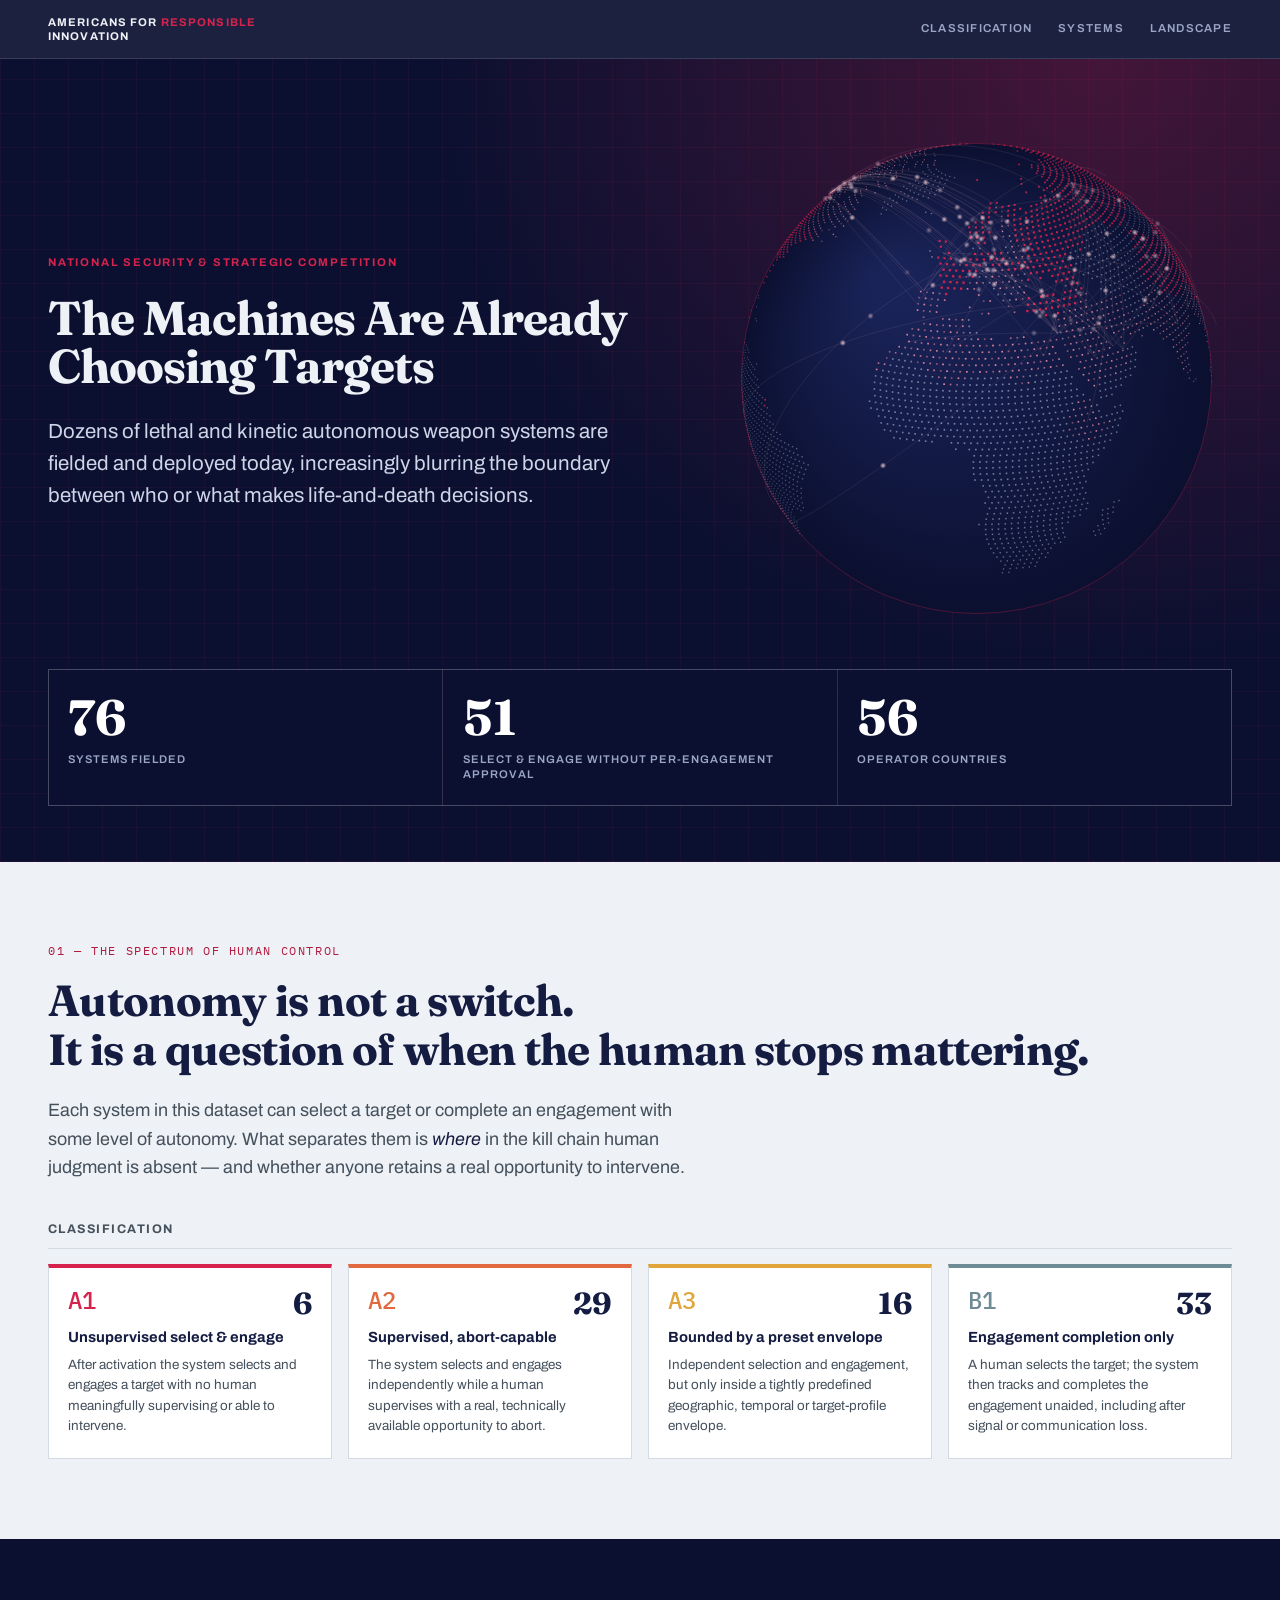
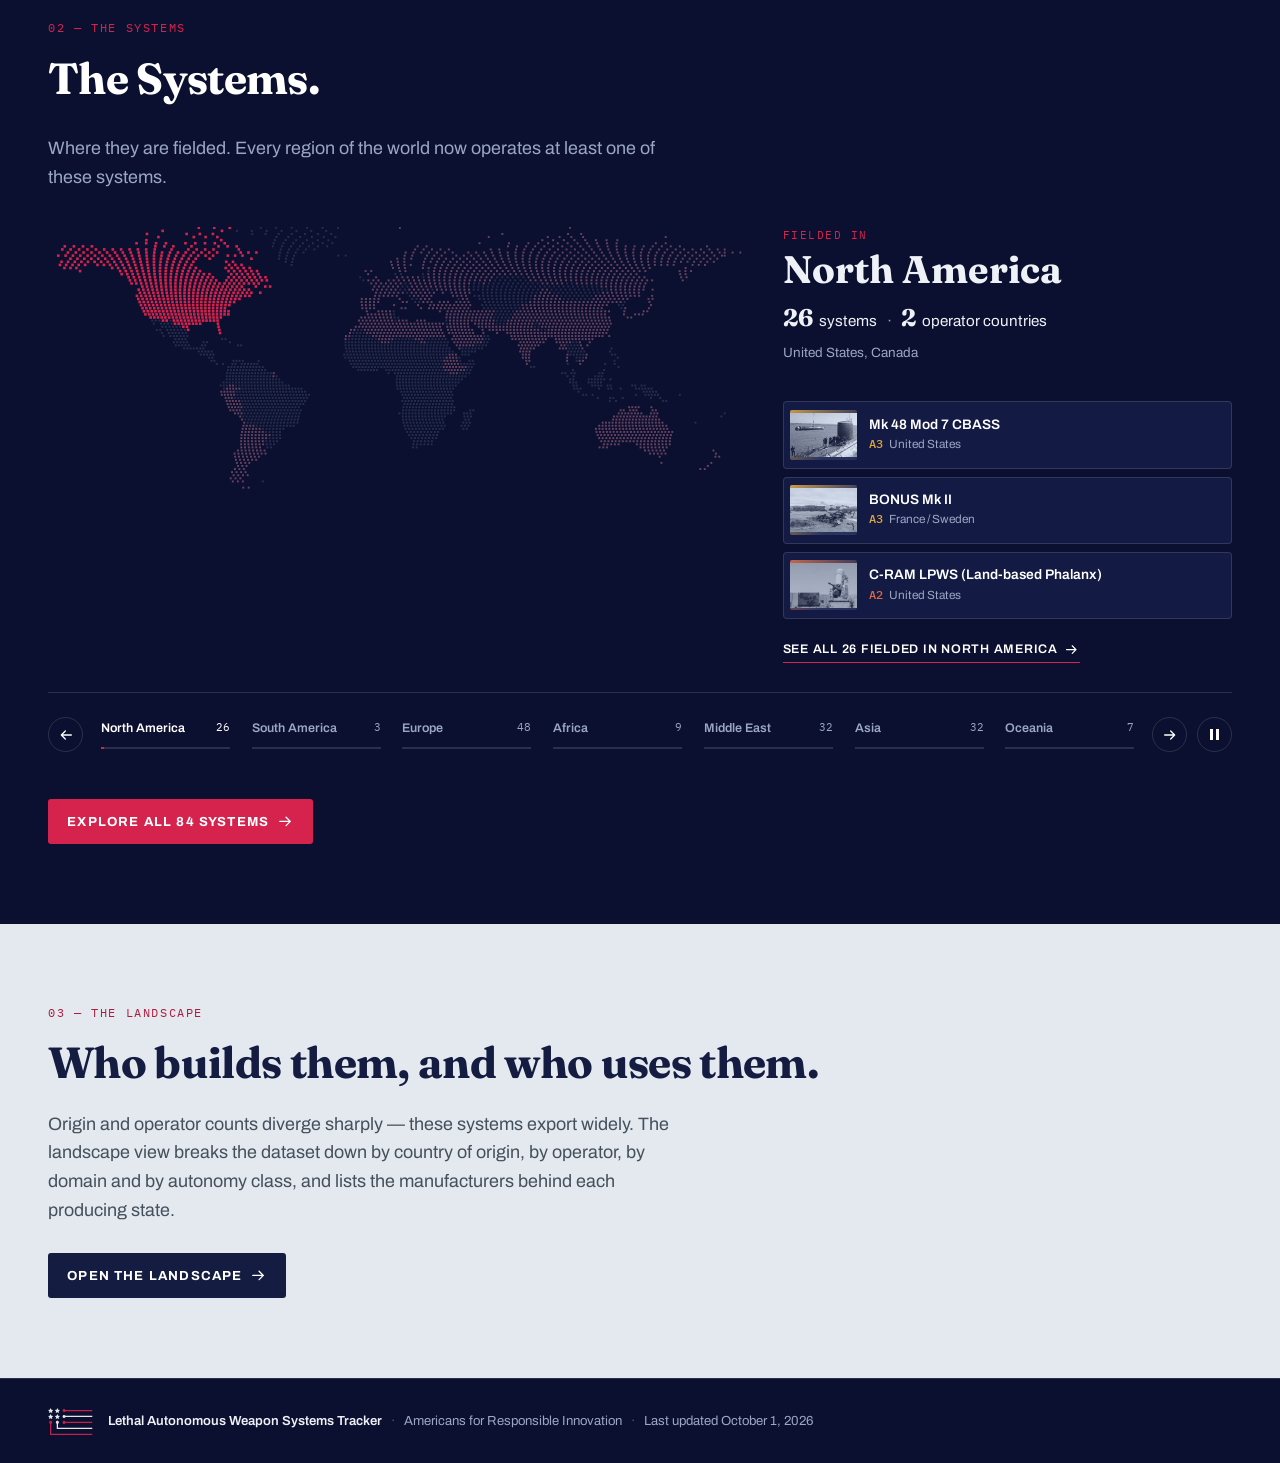
==== index.html @ 3727eb87 "Label the autonomy class cards "Classification" on the homepage Co-Authored-By: Claude Opus 5.5 <nor" ====
<!doctype html>
<html lang="en">
<head>
<meta charset="utf-8">
<meta name="viewport" content="width=device-width, initial-scale=1">
<title>Lethal Autonomous Weapon Systems Tracker</title>
<meta name="description" content="A survey of deployed and operational lethal autonomous weapon systems worldwide, classified by degree of human control. Americans for Responsible Innovation.">
<!-- Social share: the card is rendered from tools/social-card.html by tools/build_social.js -->
<meta property="og:type" content="website">
<meta property="og:site_name" content="Lethal Autonomous Weapon Systems Tracker">
<meta property="og:title" content="Lethal Autonomous Weapon Systems Tracker">
<meta property="og:description" content="A survey of deployed and operational lethal autonomous weapon systems worldwide, classified by degree of human control. Americans for Responsible Innovation.">
<meta property="og:url" content="https://qar1us.github.io/LAWS-microsite/">
<meta property="og:image" content="https://qar1us.github.io/LAWS-microsite/img/social-card.png">
<meta property="og:image:width" content="1200">
<meta property="og:image:height" content="630">
<meta property="og:image:alt" content="The Machines Are Already Choosing Targets — Lethal Autonomous Weapon Systems Tracker, Americans for Responsible Innovation">
<meta name="twitter:card" content="summary_large_image">
<link rel="preconnect" href="https://fonts.googleapis.com">
<link rel="preconnect" href="https://fonts.gstatic.com" crossorigin>
<link href="https://fonts.googleapis.com/css2?family=Fraunces:opsz,wght@9..144,600;9..144,700&family=Archivo:wght@400;500;600;700&family=IBM+Plex+Mono:wght@400;500&display=swap" rel="stylesheet">
<link rel="stylesheet" href="styles.css?v=202610051200">
</head>
<body>

<!-- ============ SVG defs: duotone filters + icon sprite ============ -->
<svg class="svg-defs" aria-hidden="true" focusable="false">
  <defs>
    <!-- Duotone: flatten to luminance, then remap shadows->navy, highlights->pale.
         Unifies 155 photos drawn from ~80 different sources into one visual system. -->
    <filter id="duo" color-interpolation-filters="sRGB">
      <feColorMatrix type="matrix" values="0.299 0.587 0.114 0 0  0.299 0.587 0.114 0 0  0.299 0.587 0.114 0 0  0 0 0 1 0"/>
      <feComponentTransfer>
        <feFuncR type="table" tableValues="0.055 0.847"/>
        <feFuncG type="table" tableValues="0.078 0.886"/>
        <feFuncB type="table" tableValues="0.180 0.945"/>
      </feComponentTransfer>
    </filter>
    <!-- Signal duotone: used for the hero and for A1 (unsupervised) systems -->
    <filter id="duo-signal" color-interpolation-filters="sRGB">
      <feColorMatrix type="matrix" values="0.299 0.587 0.114 0 0  0.299 0.587 0.114 0 0  0.299 0.587 0.114 0 0  0 0 0 1 0"/>
      <feComponentTransfer>
        <feFuncR type="table" tableValues="0.086 0.925"/>
        <feFuncG type="table" tableValues="0.055 0.702"/>
        <feFuncB type="table" tableValues="0.145 0.706"/>
      </feComponentTransfer>
    </filter>

    <!-- Domain icons -->
    <symbol id="i-air" viewBox="0 0 24 24">
      <path d="M2 13.5 22 6l-4.5 7.2L22 20l-8.6-3.4L4 21l4.2-6.4z" fill="none" stroke="currentColor" stroke-width="1.7" stroke-linejoin="round"/>
    </symbol>
    <symbol id="i-land" viewBox="0 0 24 24">
      <path d="M3 17h18M6 17v-3.5h12V17M8 13.5V10h8v3.5M10 10V7h4v3" fill="none" stroke="currentColor" stroke-width="1.7" stroke-linecap="round" stroke-linejoin="round"/>
      <circle cx="7.5" cy="19.5" r="1.6" fill="none" stroke="currentColor" stroke-width="1.5"/>
      <circle cx="16.5" cy="19.5" r="1.6" fill="none" stroke="currentColor" stroke-width="1.5"/>
    </symbol>
    <symbol id="i-sea" viewBox="0 0 24 24">
      <path d="M3 16.5h18l-2.5 4H5.5zM6 16.5V10h12v6.5M9 10V6h6v4" fill="none" stroke="currentColor" stroke-width="1.7" stroke-linejoin="round"/>
    </symbol>
    <symbol id="i-undersea" viewBox="0 0 24 24">
      <ellipse cx="12" cy="13" rx="8.5" ry="4" fill="none" stroke="currentColor" stroke-width="1.7"/>
      <path d="M12 9V5M9.5 5h5M2 20c2-1.6 4-1.6 6 0s4 1.6 6 0 4-1.6 6 0" fill="none" stroke="currentColor" stroke-width="1.7" stroke-linecap="round"/>
    </symbol>
    <symbol id="i-multi" viewBox="0 0 24 24">
      <circle cx="12" cy="12" r="3" fill="none" stroke="currentColor" stroke-width="1.7"/>
      <path d="M12 2v5M12 17v5M2 12h5M17 12h5M5 5l3.2 3.2M15.8 15.8 19 19M19 5l-3.2 3.2M8.2 15.8 5 19" fill="none" stroke="currentColor" stroke-width="1.7" stroke-linecap="round"/>
    </symbol>

    <!-- UI icons -->
    <symbol id="i-search" viewBox="0 0 24 24">
      <circle cx="10.5" cy="10.5" r="6.5" fill="none" stroke="currentColor" stroke-width="1.8"/>
      <path d="M15.5 15.5 21 21" fill="none" stroke="currentColor" stroke-width="1.8" stroke-linecap="round"/>
    </symbol>
    <symbol id="i-close" viewBox="0 0 24 24">
      <path d="M5 5l14 14M19 5 5 19" fill="none" stroke="currentColor" stroke-width="1.9" stroke-linecap="round"/>
    </symbol>
    <symbol id="i-combat" viewBox="0 0 24 24">
      <circle cx="12" cy="12" r="8.5" fill="none" stroke="currentColor" stroke-width="1.6"/>
      <circle cx="12" cy="12" r="3.4" fill="none" stroke="currentColor" stroke-width="1.6"/>
      <path d="M12 1.5v4M12 18.5v4M1.5 12h4M18.5 12h4" fill="none" stroke="currentColor" stroke-width="1.6" stroke-linecap="round"/>
    </symbol>
    <symbol id="i-human" viewBox="0 0 24 24">
      <circle cx="12" cy="7" r="3.2" fill="none" stroke="currentColor" stroke-width="1.7"/>
      <path d="M5 21v-1.5A6.5 6.5 0 0 1 11.5 13h1A6.5 6.5 0 0 1 19 19.5V21" fill="none" stroke="currentColor" stroke-width="1.7" stroke-linecap="round"/>
    </symbol>
    <symbol id="i-arrow" viewBox="0 0 24 24">
      <path d="M4 12h15M13 6l6 6-6 6" fill="none" stroke="currentColor" stroke-width="1.9" stroke-linecap="round" stroke-linejoin="round"/>
    </symbol>
    <symbol id="i-info" viewBox="0 0 24 24">
      <circle cx="12" cy="12" r="9" fill="none" stroke="currentColor" stroke-width="1.7"/>
      <path d="M12 11v6" stroke="currentColor" stroke-width="1.8" stroke-linecap="round"/>
      <circle cx="12" cy="7.6" r="1.15" fill="currentColor"/>
    </symbol>
    <symbol id="i-warn" viewBox="0 0 24 24">
      <path d="M12 3 22 20H2z" fill="none" stroke="currentColor" stroke-width="1.7" stroke-linejoin="round"/>
      <path d="M12 9v5" stroke="currentColor" stroke-width="1.8" stroke-linecap="round"/>
      <circle cx="12" cy="17" r="1.1" fill="currentColor"/>
    </symbol>
  </defs>
</svg>

<a class="skip-link" href="#explorer">Skip to the tracker</a>

<header class="topbar">
  <div class="container topbar-inner">
    <a class="org" href="https://ari.us" target="_blank" rel="noopener">
      Americans for <em>Responsible</em> Innovation
    </a>
    <nav class="topnav" aria-label="Primary">
      <a href="#classification">Classification</a>
      <a href="systems.html">Systems</a>
      <a href="landscape.html">Landscape</a>
    </nav>
  </div>
</header>

<!-- ============ HERO ============ -->
<section class="hero">
  <div class="hero-bg" aria-hidden="true"></div>
  <div class="container hero-inner">
    <p class="eyebrow">National Security &amp; Strategic Competition</p>
    <h1>The Machines Are Already<br>Choosing Targets</h1>
    <p class="standfirst">
      Dozens of lethal and kinetic autonomous weapon systems are fielded and deployed today, increasingly
      blurring the boundary between who or what makes life-and-death decisions.
    </p>

    <div class="statbar" role="list">
      <div class="stat" role="listitem">
        <span class="stat-n" id="s-systems">—</span>
        <span class="stat-l">Systems fielded</span>
      </div>
      <div class="stat" role="listitem">
        <span class="stat-n" id="s-nohuman">—</span>
        <span class="stat-l">Select &amp; engage without per-engagement approval</span>
      </div>
      <div class="stat" role="listitem">
        <span class="stat-n" id="s-ops">—</span>
        <span class="stat-l">Operator countries</span>
      </div>
    </div>
  </div>
</section>

<!-- ============ CLASSIFICATION ============ -->
<section id="classification" class="band">
  <div class="container">
    <p class="kicker">01 — The spectrum of human control</p>
    <h2 class="h-display">Autonomy is not a switch.<br>It is a question of when the human stops mattering.</h2>
    <p class="lede measure">
      Each system in this dataset can select a target or complete an engagement with some level of
      autonomy. What separates them is <em>where</em> in the kill chain human judgment is absent —
      and whether anyone retains a real opportunity to intervene.
    </p>
    <h3 class="h-sub">Classification</h3>
    <div class="tiers" id="tier-cards"><!-- injected --></div>
  </div>
</section>

<!-- ============ EXPLORER ============ -->
<section id="explorer" class="explorer">
  <div class="container">
    <p class="kicker">02 — The systems</p>
    <h2 class="h-display">The Systems.</h2>

    <div class="controls">
      <div class="search">
        <svg class="ico" aria-hidden="true"><use href="#i-search"/></svg>
        <input type="search" id="q" placeholder="Search system, manufacturer, country, theater…" aria-label="Search systems">
      </div>
      <div class="filters" id="filters"><!-- injected --></div>
      <div class="resultline">
        <span id="count">—</span>
        <button type="button" class="reset" id="reset" hidden>Clear filters</button>
      </div>
    </div>

    <div class="grid" id="grid"><!-- injected --></div>
    <p class="empty" id="empty" hidden>No systems match those filters.</p>
  </div>
</section>

<!-- ============ LANDSCAPE LINK ============ -->
<section class="band band-alt landscape-cta">
  <div class="container">
    <p class="kicker">03 — The landscape</p>
    <h2 class="h-display">Who builds them, and who uses them.</h2>
    <p class="lede measure">
      Origin and operator counts diverge sharply — these systems export widely. The landscape
      view breaks the dataset down by country of origin, by operator, by domain and by
      autonomy class, and lists the manufacturers behind each producing state.
    </p>
    <a class="cta" href="landscape.html">
      Open the landscape <svg class="ico" aria-hidden="true"><use href="#i-arrow"/></svg>
    </a>
  </div>
</section>

<footer class="site-footer">
  <div class="container foot-inner">
    <a class="foot-mark" href="https://ari.us" target="_blank" rel="noopener" aria-label="Americans for Responsible Innovation">
      <img src="img/ari-mark.svg" alt="" width="46" height="27">
    </a>
    <p class="foot-line">
      <strong>Lethal Autonomous Weapon Systems Tracker</strong><span class="sep" aria-hidden="true">·</span><span class="org-name">Americans for Responsible Innovation</span><span class="sep" aria-hidden="true">·</span>Last updated <time class="updated" datetime="2026-10-01">October 1, 2026</time>
    </p>
  </div>
</footer>

<!-- ============ DETAIL DRAWER ============ -->
<div class="drawer" id="drawer" hidden>
  <div class="drawer-scrim" data-close></div>
  <article class="drawer-panel" role="dialog" aria-modal="true" aria-labelledby="d-name">
    <button class="drawer-close" type="button" data-close aria-label="Close">
      <svg class="ico" aria-hidden="true"><use href="#i-close"/></svg>
    </button>
    <div id="drawer-body"><!-- injected --></div>
  </article>
</div>

<script src="hero.js?v=202610051200"></script>
<script src="sections.js?v=202610051200"></script>
<script src="script.js?v=202610051200"></script>
</body>
</html>
---- styles.css ----
/* ============================================================
   LAWS Tracker — Lethal Autonomous Weapon Systems
   Brand: ARI. Deep navy + cool paper, crimson signal (#D6234D / #151C42).
   Display serif (Fraunces) · Archivo UI · IBM Plex Mono for data.

   The tracker itself runs dark: it is an instrument, not an essay.
   Photographs are duotoned to navy so that 155 images drawn from ~80
   different sources read as one system rather than a scrapbook.
   ============================================================ */

:root {
  --paper:      #eef1f5;
  --paper-2:    #e4e9ef;
  --ink:        #151c42;
  --ink-2:      #44505c;
  --ink-3:      #6b7682;
  --rule:       #d4dae2;
  --signal:     #d6234d;
  --signal-2:   #b01a3e;
  --slate:      #6f8b96;

  --dark:       #0b1030;
  --dark-2:     #131a44;
  --dark-3:     #1c2557;
  --dark-rule:  rgba(255,255,255,0.13);
  --dark-text:  #eef2f6;
  --dark-mute:  #9aa6c4;

  /* autonomy classes: intensity tracks how far the human recedes */
  --a1: #d6234d;   /* unsupervised */
  --a2: #e2683f;   /* supervised, abort-capable */
  --a3: #e0a63c;   /* bounded envelope */
  --b1: #6f8b96;   /* engagement completion only */

  /* Categorical series colors — validated (light surface): lightness band, chroma
     floor, CVD separation and normal-vision floor all pass. Amber sits under 3:1
     against paper, which is why every bar carries a visible numeric label. */
  --cat-1: #3f6fd0;  --cat-2: #d6234d;  --cat-3: #0e9e86;
  --cat-4: #dc9a1e;  --cat-5: #9159c9;

  /* Sequential ramps for ranked magnitude (one hue, light -> dark). */
  --seq-1: #b9c6e8;  --seq-2: #8ea4dc;  --seq-3: #6382cf;  --seq-4: #3f6fd0;  --seq-5: #2a4fa0;
  --tseq-1: #b3ded6; --tseq-2: #7fc9bc; --tseq-3: #4bb3a1; --tseq-4: #0e9e86; --tseq-5: #0a7565;

  --ui: "Archivo", "Helvetica Neue", Arial, sans-serif;
  --display: "Fraunces", Georgia, "Times New Roman", serif;
  --mono: "IBM Plex Mono", ui-monospace, SFMono-Regular, Menlo, monospace;

  --container: 78rem;
  --measure: 40rem;
}

* { box-sizing: border-box; margin: 0; padding: 0; }
html { -webkit-text-size-adjust: 100%; scroll-behavior: smooth; }
section[id] { scroll-margin-top: 70px; }

body {
  font-family: var(--ui);
  font-size: 1rem;
  line-height: 1.6;
  color: var(--ink);
  background: var(--paper);
  -webkit-font-smoothing: antialiased;
  text-rendering: optimizeLegibility;
}

.svg-defs { position: absolute; width: 0; height: 0; overflow: hidden; }
a { color: inherit; }
::selection { background: var(--signal); color: #fff; }

.skip-link { position: absolute; left: -9999px; }
.skip-link:focus {
  left: 1rem; top: 0.5rem; z-index: 300;
  background: var(--ink); color: #fff; padding: 0.6rem 0.9rem; border-radius: 3px;
}

.container { max-width: var(--container); margin: 0 auto; padding: 0 2rem; }
.measure { max-width: var(--measure); }

.ico { width: 1em; height: 1em; display: inline-block; vertical-align: -0.13em; flex: none; }

:focus-visible { outline: 2px solid var(--signal); outline-offset: 2px; }

/* ---------- topbar ---------- */
.topbar {
  position: sticky; top: 0; z-index: 100;
  background: rgba(11,16,48,0.92);
  backdrop-filter: blur(10px);
  border-bottom: 1px solid var(--dark-rule);
}
.topbar-inner {
  display: flex; align-items: center; justify-content: space-between;
  height: 58px; gap: 1.5rem;
}
.org {
  font-size: 0.7rem; font-weight: 700; letter-spacing: 0.1em;
  text-transform: uppercase; color: var(--dark-text); text-decoration: none;
  line-height: 1.25; max-width: 15rem;
}
.org em { color: var(--signal); font-style: normal; }
.topnav { display: flex; gap: 1.6rem; }
.topnav a {
  font-size: 0.72rem; font-weight: 600; letter-spacing: 0.11em;
  text-transform: uppercase; color: var(--dark-mute); text-decoration: none;
  padding: 0.3rem 0; border-bottom: 2px solid transparent;
}
.topnav a:hover { color: #fff; border-bottom-color: var(--signal); }

/* ---------- hero ---------- */
.hero { position: relative; background: var(--dark); color: var(--dark-text); overflow: hidden; }
.hero-bg { position: absolute; inset: 0; }
.hero-bg::before {
  content: ""; position: absolute; inset: 0;
  background-image:
    repeating-linear-gradient(0deg, rgba(214,35,77,0.07) 0 1px, transparent 1px 34px),
    repeating-linear-gradient(90deg, rgba(214,35,77,0.07) 0 1px, transparent 1px 34px),
    radial-gradient(90% 130% at 86% 0%, rgba(214,35,77,0.28), transparent 58%);
}
.hero-inner { position: relative; padding: 5.5rem 2rem 3.5rem; }
.eyebrow {
  font-size: 0.7rem; font-weight: 700; letter-spacing: 0.16em;
  text-transform: uppercase; color: var(--signal); margin-bottom: 1.4rem;
}
.hero h1 {
  font-family: var(--display); font-weight: 700; font-size: clamp(2.6rem, 6.5vw, 5rem);
  line-height: 1.02; letter-spacing: -0.02em; margin-bottom: 1.6rem;
}
.standfirst {
  font-size: clamp(1.05rem, 1.6vw, 1.3rem); line-height: 1.55;
  max-width: 46rem; color: #cdd6e8;
}
.standfirst strong { color: #fff; font-weight: 700; }

.statbar {
  display: grid; grid-template-columns: repeat(3, 1fr); gap: 1px;
  margin-top: 3.2rem; background: var(--dark-rule);
  border: 1px solid var(--dark-rule);
}
.stat { background: var(--dark); padding: 1.4rem 1.2rem; }
.stat-n {
  display: block; font-family: var(--display); font-weight: 700;
  font-size: clamp(2rem, 4vw, 3.1rem); line-height: 1; color: #fff;
  font-variant-numeric: tabular-nums;
}
.stat-l {
  display: block; margin-top: 0.6rem; font-size: 0.7rem; font-weight: 600;
  letter-spacing: 0.09em; text-transform: uppercase; color: var(--dark-mute); line-height: 1.35;
}

/* ---------- bands ---------- */
.band { padding: 5rem 0; }
.band-alt { background: var(--paper-2); }
.kicker {
  font-family: var(--mono); font-size: 0.72rem; letter-spacing: 0.14em;
  text-transform: uppercase; color: var(--signal-2); margin-bottom: 1rem;
}
.h-display {
  font-family: var(--display); font-weight: 700;
  font-size: clamp(1.8rem, 3.4vw, 2.9rem); line-height: 1.12;
  letter-spacing: -0.015em; margin-bottom: 1.4rem;
}
.h-sub {
  font-family: var(--ui); font-size: 0.78rem; font-weight: 700;
  letter-spacing: 0.12em; text-transform: uppercase; color: var(--ink-2);
  margin: 2rem 0 0.9rem; padding-bottom: 0.5rem; border-bottom: 1px solid var(--rule);
}
.h-sub:first-child { margin-top: 0; }
.lede { font-size: 1.12rem; color: var(--ink-2); margin-bottom: 2.4rem; }
.lede em { font-style: italic; color: var(--ink); }
.sub-note { font-size: 0.85rem; color: var(--ink-3); margin-bottom: 1rem; }
.note {
  margin-top: 2rem; padding: 1.1rem 1.3rem; background: #fff;
  border-left: 3px solid var(--signal); font-size: 0.92rem; color: var(--ink-2);
}
.note .ico { color: var(--signal); margin-right: 0.4rem; }

/* ---------- tier cards ---------- */
.tiers { display: grid; grid-template-columns: repeat(4, 1fr); gap: 1rem; }
.tier {
  background: #fff; border: 1px solid var(--rule); border-top: 4px solid var(--tc);
  padding: 1.3rem 1.2rem 1.4rem;
}
.tier-code {
  font-family: var(--mono); font-size: 1.5rem; font-weight: 500; color: var(--tc); line-height: 1;
}
.tier-n {
  float: right; font-family: var(--display); font-size: 1.9rem; font-weight: 700;
  line-height: 1; color: var(--ink); font-variant-numeric: tabular-nums;
}
.tier-name {
  margin: 0.7rem 0 0.5rem; font-size: 0.92rem; font-weight: 700; line-height: 1.3;
}
.tier-desc { font-size: 0.84rem; color: var(--ink-2); line-height: 1.5; }

/* ---------- explorer (dark instrument) ---------- */
.explorer { background: var(--dark); color: var(--dark-text); padding: 5rem 0; }
.explorer .kicker { color: var(--signal); }
.explorer .h-display { color: #fff; margin-bottom: 2rem; }

.controls { margin-bottom: 2rem; }
.search { position: relative; margin-bottom: 1.2rem; max-width: 34rem; }
.search .ico {
  position: absolute; left: 0.9rem; top: 50%; transform: translateY(-50%);
  color: var(--dark-mute); width: 1.05rem; height: 1.05rem;
}
.search input {
  width: 100%; font-family: var(--ui); font-size: 0.95rem; color: #fff;
  background: var(--dark-2); border: 1px solid var(--dark-rule); border-radius: 3px;
  padding: 0.75rem 0.9rem 0.75rem 2.6rem;
}
.search input::placeholder { color: var(--dark-mute); }
.search input:focus { border-color: var(--signal); outline: none; }

/* One group per row: a bold title in its own column, chips wrapping beside it, so
   the titles read as headings rather than blending into the chips. */
.filters { display: grid; gap: 0.75rem; }
.fgroup { display: grid; grid-template-columns: 7.5rem 1fr; align-items: start; gap: 0.5rem 1rem; }
.fgroup > .flabel {
  font-family: var(--ui); font-size: 0.74rem; font-weight: 700; letter-spacing: 0.12em;
  text-transform: uppercase; color: #fff; padding-top: 0.42rem;
  border-left: 2px solid var(--signal); padding-left: 0.6rem; line-height: 1.2;
}
.fchips { display: flex; flex-wrap: wrap; gap: 0.45rem; }
@media (max-width: 40rem) {
  .fgroup { grid-template-columns: 1fr; gap: 0.45rem; }
  .fgroup > .flabel { padding-top: 0; }
}
.chip {
  font-family: var(--ui); font-size: 0.76rem; font-weight: 600;
  color: var(--dark-mute); background: transparent;
  border: 1px solid var(--dark-rule); border-radius: 100px;
  padding: 0.3rem 0.75rem; cursor: pointer; display: inline-flex; align-items: center; gap: 0.35rem;
}
.chip:hover { color: #fff; border-color: var(--dark-mute); }
.chip[aria-pressed="true"] { background: var(--signal); border-color: var(--signal); color: #fff; }
/* "View all" is the resting state, so its pressed look stays quiet. */
.chip-all[aria-pressed="true"] { background: transparent; border-color: rgba(255,255,255,0.7); color: #fff; }
.chip .ico { width: 0.95rem; height: 0.95rem; }

.resultline {
  display: flex; align-items: center; gap: 1rem; margin-top: 1.4rem;
  padding-top: 1rem; border-top: 1px solid var(--dark-rule);
  font-family: var(--mono); font-size: 0.75rem; color: var(--dark-mute);
}
.reset {
  font-family: var(--ui); font-size: 0.72rem; font-weight: 600; color: var(--signal);
  background: none; border: none; cursor: pointer; text-decoration: underline;
}

/* ---------- system grid ---------- */
.grid {
  display: grid; grid-template-columns: repeat(auto-fill, minmax(15.5rem, 1fr));
  gap: 1.1rem;
}
.card {
  position: relative; text-align: left; cursor: pointer;
  background: var(--dark-2); border: 1px solid var(--dark-rule); border-radius: 4px;
  overflow: hidden; padding: 0; color: inherit; font: inherit;
  transition: border-color 0.15s ease, transform 0.15s ease;
  /* A <button> centres its content vertically, so in a row of mixed-height cards the
     shorter ones pushed their photo down. Pin content to the top. */
  display: flex; flex-direction: column; justify-content: flex-start;
}
.card:hover { border-color: var(--signal); transform: translateY(-2px); }
.card:hover .card-img .ph { transform: scale(1.04); }

.card-img {
  display: block; position: relative; aspect-ratio: 16 / 10;
  overflow: hidden; background: var(--dark-3);
}
.card-img .ph {
  position: relative; display: block; width: 100%; height: 100%;
  object-fit: contain; object-position: center;
  filter: url(#duo); opacity: 0.94;
  transition: transform 0.5s cubic-bezier(0.22,0.61,0.36,1);
}
/* Every photo sits whole and centered; a blurred, duotoned copy of the same image
   fills the rest of the frame so nothing is cropped and no bars show. */
.ph-bg {
  position: absolute; inset: -25%; width: 150%; height: 150%;
  object-fit: cover; pointer-events: none;
  /* Heavy blur and darkening turn the copy into a color wash. At 16px it kept
     readable shapes, and tall photos such as SGR-A1 read as double vision. */
  filter: url(#duo) blur(42px) brightness(0.7); opacity: 0.5;
}
/* Gradient wash: ties every photo back to the palette and keeps the title legible.
   The class tint is kept light and confined to the top-left corner — pushed further
   it swamps the subject, and on these photos the subject is the point. */
.card-img::after {
  content: ""; position: absolute; inset: 0;
  background:
    linear-gradient(180deg, rgba(11,16,48,0) 42%, rgba(11,16,48,0.9) 100%),
    linear-gradient(125deg, var(--tint) 0%, rgba(11,16,48,0) 48%);
}
.card-img.is-empty {
  display: flex; align-items: center; justify-content: center;
  background-image:
    repeating-linear-gradient(0deg, rgba(255,255,255,0.05) 0 1px, transparent 1px 22px),
    repeating-linear-gradient(90deg, rgba(255,255,255,0.05) 0 1px, transparent 1px 22px);
}
.card-img.is-empty .ico { width: 2.2rem; height: 2.2rem; color: var(--dark-mute); opacity: 0.5; }
.card-img.is-empty::after { background: linear-gradient(115deg, var(--tint) 0%, rgba(11,16,48,0) 70%); }

.card-tier {
  position: absolute; left: 0.7rem; top: 0.7rem; z-index: 2;
  font-family: var(--mono); font-size: 0.68rem; font-weight: 500;
  background: var(--tc); color: #fff; padding: 0.15rem 0.45rem; border-radius: 2px;
}
.card-dom {
  position: absolute; right: 0.7rem; top: 0.7rem; z-index: 2;
  color: #fff; opacity: 0.85;
}
.card-dom .ico { width: 1.15rem; height: 1.15rem; }
.card-head { position: absolute; left: 0.85rem; right: 0.85rem; bottom: 0.7rem; z-index: 2; }
.card-name {
  display: block;
  font-size: 0.95rem; font-weight: 700; color: #fff; line-height: 1.25;
  text-shadow: 0 1px 8px rgba(11,16,48,0.85);
}
.card-id {
  display: block; margin-top: 0.2rem; line-height: 1.35;
  font-family: var(--mono); font-size: 0.7rem; color: rgba(255,255,255,0.85);
  text-shadow: 0 1px 6px rgba(11,16,48,0.85);
}
.card-body { display: block; padding: 0.85rem 0.9rem 0.95rem; }
.card-meta {
  display: flex; flex-wrap: wrap; gap: 0.3rem 0.5rem;
  font-size: 0.79rem; color: #b3bdd8;
}
.card-meta .sep { opacity: 0.4; }
.card-flags { display: flex; gap: 0.4rem; margin-top: 0.6rem; flex-wrap: wrap; }
.flag {
  display: inline-flex; align-items: center; gap: 0.28rem;
  font-family: var(--mono); font-size: 0.68rem; letter-spacing: 0.03em;
  padding: 0.16rem 0.45rem; border-radius: 2px;
  border: 1px solid var(--dark-rule); color: #aab4d0;
}
.flag.on { color: #ffd7de; border-color: rgba(214,35,77,0.6); background: rgba(214,35,77,0.15); }
.flag .ico { width: 0.8rem; height: 0.8rem; }

.empty { color: var(--dark-mute); font-family: var(--mono); font-size: 0.85rem; padding: 3rem 0; }

/* ---------- bars ---------- */
.bars { display: flex; flex-direction: column; gap: 0.45rem; }
.bar { display: grid; grid-template-columns: 9.5rem 1fr 2.2rem; align-items: center; gap: 0.7rem; }
.bar-l { font-size: 0.82rem; color: var(--ink-2); text-align: right; }
.bar-track {
  display: block; height: 15px; overflow: hidden;
  background: var(--paper); border: 1px solid var(--rule);
}
/* display:block matters — as an inline span the fill collapses to zero height */
.bar-fill {
  display: block; height: 100%; min-width: 2px;
  background: var(--bc, var(--ink));
  border-radius: 0 2px 2px 0;
}
.bar-n {
  font-family: var(--mono); font-size: 0.76rem; color: var(--ink-2);
  font-variant-numeric: tabular-nums;
}
/* entrance: fills scale out from the left, counts fade in behind them */
.bars--anim .bar-fill { transform: scaleX(0); transform-origin: left center; }
.bars--anim .bar-n { opacity: 0; }
.bars--anim.is-in .bar-fill {
  transform: scaleX(1);
  transition: transform 0.9s cubic-bezier(.2,.7,.2,1) calc(var(--i, 0) * 55ms);
}
.bars--anim.is-in .bar-n {
  opacity: 1;
  transition: opacity 0.4s ease calc(0.45s + var(--i, 0) * 55ms);
}
.bar:hover .bar-fill { filter: brightness(1.12); }
.bar:hover .bar-l { color: var(--ink); }
/* Linked bars open the tracker pre-filtered: a fourth column carries an arrow, and
   the whole row lifts on hover/focus so it reads as a control, not a static chart. */
.bar--link {
  grid-template-columns: 9.5rem 1fr 2.2rem 1rem;
  margin: 0 -0.5rem; padding: 0.3rem 0.5rem;
  color: inherit; text-decoration: none; border-radius: 4px; cursor: pointer;
  transition: background-color 0.15s ease;
}
.bar--link .bar-l { text-decoration: underline; text-decoration-color: var(--rule); text-underline-offset: 3px; }
.bar-go { width: 0.9rem; height: 0.9rem; color: var(--ink-2); opacity: 0.55; transition: transform 0.15s ease, opacity 0.15s ease; }
.bar--link:hover, .bar--link:focus-visible { background: var(--paper-2); }
.bar--link:hover .bar-l, .bar--link:focus-visible .bar-l { color: var(--ink); text-decoration-color: currentColor; }
.bar--link:hover .bar-go, .bar--link:focus-visible .bar-go { opacity: 1; color: var(--signal); transform: translateX(3px); }
.bar--link:focus-visible { outline: 2px solid var(--signal); outline-offset: 1px; }
.two-col { display: grid; grid-template-columns: 1fr 1fr; gap: 2.5rem 3rem; }
.two-col-b { margin-top: 2.5rem; }

.limits { list-style: none; }
.limits li {
  padding: 0.7rem 0 0.7rem 1.1rem; border-bottom: 1px solid var(--rule);
  font-size: 0.92rem; color: var(--ink-2); position: relative;
}
.limits li::before {
  content: ""; position: absolute; left: 0; top: 1.15rem;
  width: 5px; height: 5px; background: var(--signal);
}
.limits strong { color: var(--ink); }

.excluded { margin-top: 3rem; }
.excl-grid { display: grid; grid-template-columns: repeat(auto-fill, minmax(17rem, 1fr)); gap: 0.8rem; }
.excl {
  background: #fff; border: 1px solid var(--rule); padding: 0.8rem 0.9rem; font-size: 0.84rem;
}
.excl b { display: block; font-size: 0.88rem; }
.excl .cat {
  font-family: var(--mono); font-size: 0.64rem; letter-spacing: 0.08em;
  text-transform: uppercase; color: var(--slate); margin: 0.2rem 0 0.4rem;
}
.excl p { color: var(--ink-2); line-height: 1.45; }

/* ---------- footer ---------- */
.site-footer {
  background: var(--dark); color: var(--dark-mute); padding: 1.8rem 0; font-size: 0.82rem;
  border-top: 1px solid var(--dark-rule);
}
.foot-inner { display: flex; align-items: center; gap: 0.9rem; }
.foot-mark { display: block; flex: none; line-height: 0; opacity: 0.9; transition: opacity 0.2s ease; }
.foot-mark:hover { opacity: 1; }
.foot-mark img { width: 46px; height: auto; display: block; }
.foot-line { line-height: 1.5; }
.foot-line strong { color: var(--dark-text); font-weight: 600; }
.foot-line .sep { margin: 0 0.55rem; opacity: 0.5; }
@media (max-width: 40rem) {
  .foot-inner { align-items: flex-start; }
  .foot-line .sep { display: none; }
  .foot-line strong, .foot-line .org-name { display: block; }
}

/* ---------- drawer ---------- */
.drawer { position: fixed; inset: 0; z-index: 200; }
.drawer-scrim { position: absolute; inset: 0; background: rgba(6,9,26,0.72); backdrop-filter: blur(3px); }
.drawer-panel {
  position: absolute; top: 0; right: 0; bottom: 0; width: min(46rem, 100%);
  background: var(--paper); overflow-y: auto;
  box-shadow: -20px 0 60px rgba(6,9,26,0.4);
  animation: slidein 0.22s cubic-bezier(0.22,0.61,0.36,1);
}
@keyframes slidein { from { transform: translateX(100%); } to { transform: none; } }
.drawer-close {
  position: absolute; right: 1rem; top: 1rem; z-index: 3;
  width: 2.2rem; height: 2.2rem; border-radius: 50%;
  background: rgba(11,16,48,0.55); color: #fff; border: none; cursor: pointer;
  display: grid; place-items: center;
}
.drawer-close:hover { background: var(--signal); }

.d-hero { position: relative; aspect-ratio: 21 / 9; overflow: hidden; background: var(--dark-2); }
.d-hero .ph {
  position: relative; display: block; width: 100%; height: 100%;
  object-fit: contain; object-position: center; filter: url(#duo); opacity: 0.9;
}
.d-hero::after {
  content: ""; position: absolute; inset: 0;
  background:
    linear-gradient(180deg, rgba(11,16,48,0.15) 40%, rgba(11,16,48,0.92) 100%),
    linear-gradient(115deg, var(--tint) 0%, rgba(11,16,48,0) 60%);
}
.d-hero.is-empty {
  background-image:
    repeating-linear-gradient(0deg, rgba(255,255,255,0.05) 0 1px, transparent 1px 26px),
    repeating-linear-gradient(90deg, rgba(255,255,255,0.05) 0 1px, transparent 1px 26px);
}
.d-head { position: absolute; left: 1.6rem; right: 1.6rem; bottom: 1.1rem; z-index: 2; color: #fff; }
.d-head h2 {
  font-family: var(--display); font-weight: 700; font-size: clamp(1.5rem, 3.4vw, 2.1rem);
  line-height: 1.1; letter-spacing: -0.01em;
}
.d-id { font-family: var(--mono); font-size: 0.74rem; color: rgba(255,255,255,0.8); margin-top: 0.3rem; }
.d-badges { position: absolute; left: 1.6rem; top: 1.2rem; z-index: 2; display: flex; gap: 0.4rem; }
.d-badge {
  font-family: var(--mono); font-size: 0.7rem; color: #fff;
  background: var(--tc); padding: 0.2rem 0.5rem; border-radius: 2px;
}
.d-badge.alt { background: rgba(11,16,48,0.7); }

.d-body { padding: 1.6rem; }
.d-tier {
  padding: 0.9rem 1rem; background: #fff; border-left: 3px solid var(--tc);
  font-size: 0.9rem; color: var(--ink-2); margin-bottom: 1.6rem;
}
.d-tier b { color: var(--ink); }

.dl { display: grid; grid-template-columns: 10rem 1fr; gap: 0.55rem 1rem; font-size: 0.9rem; }
.dl dt {
  font-family: var(--mono); font-size: 0.68rem; letter-spacing: 0.08em;
  text-transform: uppercase; color: var(--ink-3); padding-top: 0.15rem;
}
.dl dd { color: var(--ink-2); }

.pills { display: flex; flex-wrap: wrap; gap: 0.35rem; }
.pill {
  font-size: 0.74rem; font-weight: 600; background: var(--paper-2);
  border: 1px solid var(--rule); border-radius: 100px; padding: 0.15rem 0.6rem; color: var(--ink-2);
}

/* autonomy function matrix */
.fmatrix { display: flex; flex-direction: column; gap: 2px; }
.frow { display: grid; grid-template-columns: 13rem 1fr; align-items: center; gap: 0.7rem; }
.frow-l { font-size: 0.78rem; color: var(--ink-2); text-align: right; }
.frow-v {
  font-family: var(--mono); font-size: 0.66rem; letter-spacing: 0.04em;
  padding: 0.22rem 0.5rem; color: #fff; border-radius: 2px;
}
.lv-auto  { background: var(--a1); }
.lv-on    { background: var(--a2); }
.lv-in    { background: var(--slate); }
.lv-none  { background: var(--paper-2); color: var(--ink-3); }
.lv-unk   { background: repeating-linear-gradient(45deg,#c8cdd6 0 4px,#d8dce3 4px 8px); color: var(--ink-2); }

.gallery { display: grid; grid-template-columns: repeat(auto-fill, minmax(9rem, 1fr)); gap: 0.6rem; }
.gitem { position: relative; }
.gframe {
  position: relative; display: block; width: 100%; aspect-ratio: 4/3; overflow: hidden; padding: 0;
  border: 1px solid var(--rule); background: var(--dark-2); cursor: zoom-in;
}
.gframe:hover { border-color: var(--signal); }
.gframe .ph-bg { filter: blur(30px) brightness(0.75); opacity: 0.5; }   /* gallery photos stay in color */
.gframe .ph { position: relative; display: block; width: 100%; height: 100%; object-fit: contain; object-position: center; }
.gcred {
  display: block; margin-top: 0.3rem; font-family: var(--mono);
  font-size: 0.62rem; color: var(--ink-3); word-break: break-word;
}
.gcred a { color: var(--slate); }


/* ---------- responsive ---------- */
@media (max-width: 62rem) {
  .tiers { grid-template-columns: repeat(2, 1fr); }
  .two-col { grid-template-columns: 1fr; }
  .dl { grid-template-columns: 8rem 1fr; }
  .frow { grid-template-columns: 9rem 1fr; }
}
@media (max-width: 40rem) {
  .container { padding: 0 1.2rem; }
  .hero-inner { padding: 3.5rem 1.2rem 2.5rem; }
  /* keep navigation on phones, just tighter */
  .topbar-inner { gap: 0.8rem; }
  .org { font-size: 0.62rem; max-width: 9.5rem; }
  .topnav { gap: 0.9rem; }
  .topnav a { font-size: 0.62rem; letter-spacing: 0.08em; }
  .statbar { grid-template-columns: 1fr; }
  .tiers { grid-template-columns: 1fr; }
  .band, .explorer { padding: 3.5rem 0; }
  .grid { grid-template-columns: 1fr 1fr; gap: 0.7rem; }
  .bar { grid-template-columns: 7rem 1fr 2rem; }
  .bar--link { grid-template-columns: 7rem 1fr 2rem 1rem; }
  .dl { grid-template-columns: 1fr; gap: 0.15rem 0; }
  .dl dd { margin-bottom: 0.6rem; }
  .frow { grid-template-columns: 1fr; gap: 0.15rem; }
  .frow-l { text-align: left; }
  .frow-v { justify-self: start; }
  .drawer-panel { width: 100%; }
}

@media (prefers-reduced-motion: reduce) {
  * { animation-duration: 0.01ms !important; transition-duration: 0.01ms !important; }
  html { scroll-behavior: auto; }
}

/* ---------- B1 hover note ---------- */
.tip { position: relative; display: inline-block; margin-left: 0.4rem; }
.tip-btn {
  background: none; border: none; padding: 0; cursor: help; line-height: 1;
  color: var(--ink-3); vertical-align: 0.05em;
}
.tip-btn .ico { width: 1rem; height: 1rem; }
.tip-btn:hover, .tip:focus-within .tip-btn { color: var(--tc); }
.tip-pop {
  position: absolute; left: 50%; bottom: calc(100% + 0.6rem);
  transform: translateX(-50%) translateY(4px);
  width: min(22rem, 68vw); z-index: 60;
  background: var(--ink); color: #e8ecf6;
  font-family: var(--ui); font-size: 0.82rem; font-weight: 400;
  line-height: 1.5; letter-spacing: 0; text-transform: none;
  padding: 0.8rem 0.95rem; border-radius: 4px;
  box-shadow: 0 12px 32px rgba(11,16,48,0.32);
  opacity: 0; visibility: hidden; pointer-events: none;
  transition: opacity 0.15s ease, transform 0.15s ease;
}
.tip-pop::after {
  content: ""; position: absolute; left: 50%; top: 100%;
  margin-left: -6px; border: 6px solid transparent; border-top-color: var(--ink);
}
.tip:hover .tip-pop, .tip:focus-within .tip-pop {
  opacity: 1; visibility: visible; transform: translateX(-50%) translateY(0);
}

/* ---------- landscape call-to-action ---------- */
.landscape-cta .lede { margin-bottom: 1.8rem; }
.cta {
  display: inline-flex; align-items: center; gap: 0.5rem;
  font-size: 0.82rem; font-weight: 700; letter-spacing: 0.09em; text-transform: uppercase;
  color: #fff; background: var(--ink); text-decoration: none;
  padding: 0.75rem 1.2rem; border-radius: 3px;
  transition: background 0.15s ease, gap 0.15s ease;
}
.cta:hover { background: var(--signal); gap: 0.8rem; }
.cta .ico { width: 1.05rem; height: 1.05rem; }

/* ---------- landscape page ---------- */
.page-head { background: var(--dark); color: var(--dark-text); padding: 3.5rem 0 3rem; }
.page-head .kicker { color: var(--signal); }
.page-head h1 {
  font-family: var(--display); font-weight: 700;
  font-size: clamp(2rem, 4.4vw, 3.2rem); line-height: 1.08; letter-spacing: -0.02em;
  margin-bottom: 1.1rem;
}
.page-head .standfirst { color: #cdd6e8; max-width: 44rem; }
.back-link {
  display: inline-flex; align-items: center; gap: 0.45rem; margin-bottom: 1.6rem;
  font-size: 0.72rem; font-weight: 600; letter-spacing: 0.11em; text-transform: uppercase;
  color: var(--dark-mute); text-decoration: none;
}
.back-link:hover { color: #fff; }
.back-link .ico { width: 0.95rem; height: 0.95rem; transform: rotate(180deg); }

.chart-note {
  font-size: 0.82rem; color: var(--ink-3); margin-top: 0.9rem; padding-top: 0.7rem;
  border-top: 1px solid var(--rule);
}

/* manufacturers by country */
.makers { display: grid; grid-template-columns: repeat(auto-fill, minmax(19rem, 1fr)); gap: 0.9rem; }
.maker {
  background: #fff; border: 1px solid var(--rule); border-left: 3px solid var(--mc, var(--ink));
  padding: 0.95rem 1.05rem;
}
.maker-head {
  display: flex; align-items: baseline; justify-content: space-between; gap: 0.7rem;
  cursor: pointer; list-style: none;
}
.maker-head::-webkit-details-marker { display: none; }
.maker-head::after {
  content: "+"; font-family: var(--mono); color: var(--ink-3); margin-left: 0.2rem;
}
.maker[open] .maker-head { margin-bottom: 0.7rem; }
.maker[open] .maker-head::after { content: "−"; }
.maker-head:hover .maker-country { color: var(--signal-2); }
.makers { align-items: start; }
.maker-country { font-size: 0.98rem; font-weight: 700; }
.maker-n {
  font-family: var(--mono); font-size: 0.72rem; color: var(--ink-3);
  white-space: nowrap; font-variant-numeric: tabular-nums;
}
.maker-list { list-style: none; display: flex; flex-wrap: wrap; gap: 0.3rem; }
.maker-list li {
  font-size: 0.76rem; color: var(--ink-2);
  background: var(--paper); border: 1px solid var(--rule); border-radius: 100px;
  padding: 0.12rem 0.55rem;
}
.maker-list li .c {
  font-family: var(--mono); font-size: 0.68rem; color: var(--ink-3); margin-left: 0.25rem;
}

/* ---------- conflict evidence callout ---------- */
.evidence {
  margin: 0 0 1.6rem; padding: 1rem 1.15rem;
  background: #fff; border: 1px solid var(--rule); border-left: 3px solid var(--signal);
}
.evidence-h {
  display: flex; align-items: center; gap: 0.45rem; margin-bottom: 0.5rem;
  font-family: var(--mono); font-size: 0.7rem; letter-spacing: 0.11em;
  text-transform: uppercase; color: var(--signal-2);
}
.evidence-h .ico { width: 1rem; height: 1rem; }
.evidence-b { font-size: 0.93rem; color: var(--ink); line-height: 1.55; }
.evidence-dl { margin-top: 0.8rem; padding-top: 0.7rem; border-top: 1px solid var(--rule); }

/* ---------- evidence of use (Aug 2026 dataset) ---------- */
/* Only corroborated combat carries the signal color. Uncorroborated reports keep
   the combat glyph in a muted register; deployed and tested read as record notes. */
.flag.reported { color: #d9c3c9; border-color: rgba(214,35,77,0.3); border-style: dashed; }
.evidence.is-reported { border-left-style: dashed; border-left-color: rgba(214,35,77,0.55); }
.evidence.is-reported .evidence-h { color: var(--ink-2); }
.evidence.is-deployed,
.evidence.is-tested,
.evidence.is-other { border-left-color: var(--slate); }
.evidence.is-deployed .evidence-h,
.evidence.is-tested .evidence-h,
.evidence.is-other .evidence-h { color: var(--ink-3); }
.evidence-src a { color: var(--slate); }
.evidence-src .sep { color: var(--ink-3); }
.d-desc { font-size: 1rem; line-height: 1.6; color: var(--ink); margin-bottom: 1.4rem; }

/* Text for screen readers only. */
.sr-only {
  position: absolute; width: 1px; height: 1px; padding: 0; margin: -1px;
  overflow: hidden; clip: rect(0 0 0 0); white-space: nowrap; border: 0;
}

/* ---------- globe hero ---------- */
.hero--alt .hero-inner {
  display: grid; grid-template-columns: minmax(0, 1.1fr) minmax(0, 0.9fr);
  column-gap: 3rem; align-items: center;
}
/* Spacer rows above and below the copy absorb the visual's height, so the copy
   stays together and vertically centered against it. */
.hero--alt .hero-inner { grid-template-rows: 1fr auto auto auto 1fr auto; }
.hero--alt .eyebrow { grid-column: 1; grid-row: 2; }
.hero--alt h1 { grid-column: 1; grid-row: 3; font-size: clamp(2.2rem, 3.7vw, 3.4rem); }
.hero--alt .standfirst { grid-column: 1; grid-row: 4; }
.hero--alt .hero-viz { grid-column: 2; grid-row: 1 / 6; }
.hero--alt .statbar { grid-column: 1 / -1; grid-row: 6; }

.globe { display: block; width: 100%; max-width: 34rem; aspect-ratio: 1; margin: -1.5rem auto -1rem; }

.review-switch {
  position: fixed; left: 1rem; bottom: 1rem; z-index: 60; display: grid; gap: 0.25rem;
  padding: 0.35rem; border-radius: 12px;
  background: rgba(11,16,48,0.94); border: 1px solid var(--dark-rule);
  font-family: var(--mono); font-size: 0.68rem; box-shadow: 0 6px 24px rgba(0,0,0,0.35);
}
.rs-row { display: flex; align-items: center; gap: 0.15rem; }
.rs-row span {
  width: 4.6rem; color: var(--dark-mute); padding: 0 0.5rem;
  text-transform: uppercase; letter-spacing: 0.1em;
}
.rs-row a { color: #fff; text-decoration: none; padding: 0.3rem 0.65rem; border-radius: 100px; }
.rs-row a[aria-current] { background: var(--signal); }

@media (max-width: 62rem) {
  .hero--alt .hero-inner { grid-template-columns: 1fr; grid-template-rows: none; }
  .hero--alt .hero-inner > * { grid-row: auto; }
  .hero--alt .hero-viz { grid-column: 1; margin-top: 2rem; order: 1; }
  .hero--alt .statbar { order: 2; }
  .globe { max-width: 22rem; margin: 0 auto; }
}


/* ---------- section 02, compact homepage options (review: ?systems=map | grid) ---------- */
.explorer--compact .s2-lede { color: var(--dark-mute); margin-bottom: 2.2rem; }
.cta-dark { margin-top: 2.6rem; background: var(--signal); }
.cta-dark:hover { background: var(--signal-2); }

/* small system tile shared by both options */
.minis { display: grid; gap: 0.5rem; margin: 1.1rem 0 1rem; }
.mini {
  display: grid; grid-template-columns: 4.2rem 1fr; gap: 0.75rem; align-items: center;
  height: 4.2rem;   /* fixed, so a two-line name never pushes the stack down */
  padding: 0.4rem; text-align: left; color: inherit; font: inherit; cursor: pointer;
  background: var(--dark-2); border: 1px solid var(--dark-rule); border-radius: 4px;
  position: relative; overflow: hidden;
  transition: border-color 0.2s ease, transform 0.25s cubic-bezier(.2,.7,.2,1), box-shadow 0.25s ease, background 0.2s ease;
}
/* a thin class-coloured edge that grows in on hover */
.mini::before {
  content: ""; position: absolute; left: 0; top: 0; bottom: 0; width: 3px;
  background: var(--tc); transform: scaleY(0); transform-origin: top;
  transition: transform 0.25s ease;
}
.mini:hover, .mini:focus-visible {
  border-color: var(--tc); background: var(--dark-3);
  transform: translateX(4px); box-shadow: 0 8px 22px rgba(0,0,0,0.35);
}
.mini:hover::before, .mini:focus-visible::before { transform: scaleY(1); }
.mini-img img { transition: transform 0.4s ease; }
.mini:hover .mini-img img { transform: scale(1.08); }
.mini-img {
  display: block; aspect-ratio: 4 / 3; overflow: hidden; border-radius: 2px;
  background: var(--dark-3) linear-gradient(135deg, var(--tc), transparent 70%);
}
.mini-img { position: relative; }
.mini-img .ph {
  position: relative; display: block; width: 100%; height: 100%;
  object-fit: contain; object-position: center; filter: url(#duo);
}
.mini-t { display: grid; gap: 0.15rem; min-width: 0; }
.mini-name {
  font-weight: 600; font-size: 0.86rem; color: #fff; line-height: 1.25;
  display: -webkit-box; -webkit-line-clamp: 2; -webkit-box-orient: vertical; overflow: hidden;
}
.mini-meta { font-size: 0.74rem; color: var(--dark-mute); }
.mini-meta b { font-family: var(--mono); font-weight: 500; color: var(--tc); margin-right: 0.2rem; }
.rg-all {
  display: inline-flex; align-items: center; gap: 0.4rem; color: #fff; text-decoration: none;
  font-size: 0.78rem; font-weight: 600; letter-spacing: 0.06em; text-transform: uppercase;
  border-bottom: 1px solid var(--signal); padding-bottom: 0.15rem;
}
.rg-all:hover { color: var(--signal); }
.rg-all .ico { width: 0.95rem; height: 0.95rem; }

/* A — map and region timeline */
.rg { display: grid; grid-template-columns: minmax(0, 1.55fr) minmax(0, 1fr); gap: 2.4rem; align-items: start; }
.rg-map canvas { display: block; width: 100%; }
.rg-kicker {
  font-family: var(--mono); font-size: 0.68rem; letter-spacing: 0.14em;
  text-transform: uppercase; color: var(--signal);
}
.rg-name {
  font-family: var(--display); font-size: clamp(1.7rem, 3vw, 2.4rem); line-height: 1.1; margin: 0.2rem 0 0.6rem;
  white-space: nowrap; overflow: hidden; text-overflow: ellipsis;
}
.rg-stat { font-size: 0.95rem; color: var(--dark-text); }
.rg-stat b { font-family: var(--display); font-size: 1.5rem; margin-right: 0.2rem; }
.rg-stat .sep { margin: 0 0.6rem; color: var(--dark-mute); }
/* Always two lines tall, whether a region lists two countries or twenty-five,
   so the system tiles start at the same height for every region. */
.rg-countries {
  font-size: 0.84rem; color: var(--dark-mute); margin-top: 0.35rem; line-height: 1.5;
  height: 3em; display: -webkit-box; -webkit-line-clamp: 2; -webkit-box-orient: vertical; overflow: hidden;
}

/* Region change: the heading block fades up, then the tiles follow one by one. */
.rg-panel.is-in > * { animation: rg-rise 0.5s cubic-bezier(.2,.7,.2,1) backwards; }
.rg-panel.is-in > .rg-name { animation-delay: 0.04s; }
.rg-panel.is-in > .rg-stat { animation-delay: 0.08s; }
.rg-panel.is-in > .rg-countries { animation-delay: 0.12s; }
.rg-panel.is-in > .minis { animation: none; }
.rg-panel.is-in .mini { animation: rg-slide 0.55s cubic-bezier(.2,.7,.2,1) backwards; animation-delay: calc(0.18s + var(--i, 0) * 0.09s); }
.rg-panel.is-in > .rg-all { animation-delay: 0.45s; }
@keyframes rg-rise { from { opacity: 0; transform: translateY(10px); } to { opacity: 1; transform: none; } }
@keyframes rg-slide { from { opacity: 0; transform: translateX(18px); } to { opacity: 1; transform: none; } }

.tl {
  display: grid; grid-template-columns: auto 1fr auto auto; align-items: center; gap: 0.6rem;
  margin-top: 1.8rem; padding-top: 1.2rem; border-top: 1px solid var(--dark-rule);
}
.tl-stops { list-style: none; display: grid; grid-template-columns: repeat(7, 1fr); gap: 0.35rem; margin: 0; padding: 0; }
.tl-stop {
  width: 100%; display: grid; grid-template-columns: 1fr auto; gap: 0.1rem 0.4rem; text-align: left;
  padding: 0.45rem 0.5rem 0.55rem; background: none; border: 0; color: var(--dark-mute); font: inherit; cursor: pointer;
  border-radius: 3px;
}
.tl-stop:hover { color: #fff; background: rgba(255,255,255,0.04); }
.tl-stop[aria-current="true"] { color: #fff; }
.tl-name { font-size: 0.78rem; font-weight: 600; white-space: nowrap; overflow: hidden; text-overflow: ellipsis; }
.tl-n { font-family: var(--mono); font-size: 0.7rem; }
.tl-bar { grid-column: 1 / -1; height: 2px; background: var(--dark-rule); margin-top: 0.35rem; position: relative; }
.tl-bar span { position: absolute; inset: 0 auto 0 0; width: 0; background: var(--signal); }
.tl-btn, .tl-play {
  width: 2.2rem; height: 2.2rem; display: grid; place-items: center; cursor: pointer;
  background: none; border: 1px solid var(--dark-rule); border-radius: 50%; color: #fff;
}
.tl-btn:hover, .tl-play:hover { border-color: var(--signal); }
.tl-btn .ico { width: 1rem; height: 1rem; }
.tl-btn[data-step="-1"] .ico { transform: rotate(180deg); }
.i-pause { width: 0.6rem; height: 0.7rem; border-left: 3px solid #fff; border-right: 3px solid #fff; }
.i-play { width: 0; height: 0; border-left: 0.6rem solid #fff; border-top: 0.38rem solid transparent; border-bottom: 0.38rem solid transparent; margin-left: 0.15rem; }

/* B — grid preview: the last row fades out under the expand button */
.pv { position: relative; }
.pv-grid { max-height: 58rem; overflow: hidden; }
.pv-fade {
  position: absolute; left: 0; right: 0; bottom: 0; height: 15rem;
  display: flex; align-items: flex-end; justify-content: center; padding-bottom: 1.4rem;
  background: linear-gradient(180deg, rgba(11,16,48,0) 0%, rgba(11,16,48,0.85) 45%, var(--dark) 78%);
}
.pv-fade .cta-dark { margin-top: 0; }

@media (max-width: 62rem) {
  .rg { grid-template-columns: 1fr; gap: 1.4rem; }
  .tl-stops { grid-template-columns: repeat(4, 1fr); }
}
@media (max-width: 40rem) {
  .tl { grid-template-columns: auto 1fr auto; }
  .tl-stops { grid-column: 1 / -1; grid-row: 2; grid-template-columns: repeat(2, 1fr); }
  .tl-play { grid-column: 3; grid-row: 1; justify-self: end; }
  .tl-btn[data-step="1"] { grid-column: 2; grid-row: 1; justify-self: end; }
  .review-switch { left: 0.5rem; right: 0.5rem; bottom: 0.5rem; }
}


/* ---------- system panel, V3 order ---------- */
.d-body .h-first { margin-top: 0; }
.fmatrix { display: grid; grid-template-columns: 1fr 1fr; gap: 3px 1.4rem; }
.fmatrix .frow { grid-template-columns: minmax(0, 1fr) auto; }
.fmatrix .frow-l { text-align: left; }
.more { margin-top: 0.9rem; }
.more summary {
  cursor: pointer; display: inline-block; font-family: var(--mono); font-size: 0.7rem;
  letter-spacing: 0.1em; text-transform: uppercase; color: var(--slate);
  border-bottom: 1px solid currentColor; padding-bottom: 0.1rem; margin-bottom: 0.8rem;
}
.more summary:hover { color: var(--signal-2); }
@media (max-width: 40rem) { .fmatrix { grid-template-columns: 1fr; } }

/* systems.html: the page head already supplies the top spacing */
.page-head + .explorer { padding-top: 0.5rem; }


/* ---------- sources, one run of links ---------- */
.srcrun { font-size: 0.84rem; line-height: 1.75; }
.srcrun a { color: var(--slate); }
.srcrun a:hover { color: var(--signal-2); }
.srcrun .sep { color: var(--ink-3); }

/* ---------- lightbox ---------- */
.lb { position: fixed; inset: 0; z-index: 250; display: grid; place-items: center; }   /* above the drawer (200) */
.lb[hidden] { display: none; }
.lb-scrim { position: absolute; inset: 0; background: rgba(6,9,26,0.92); cursor: zoom-out; }
.lb-fig { position: relative; margin: 0; max-width: min(92vw, 90rem); display: grid; gap: 0.7rem; justify-items: center; }
.lb-img { display: block; max-width: 100%; max-height: 80vh; object-fit: contain; box-shadow: 0 20px 60px rgba(0,0,0,0.5); }
.lb-cap {
  display: flex; flex-wrap: wrap; gap: 0.4rem 1rem; justify-content: center; align-items: baseline;
  color: var(--dark-text); font-size: 0.85rem;
}
.lb-cap .lb-n { font-family: var(--mono); font-size: 0.72rem; color: var(--dark-mute); }
.lb-cap a { font-family: var(--mono); font-size: 0.72rem; color: var(--dark-mute); }
.lb-cap a:hover { color: #fff; }
.lb-btn {
  position: absolute; width: 2.8rem; height: 2.8rem; border-radius: 50%; display: grid; place-items: center;
  background: rgba(19,26,68,0.85); border: 1px solid var(--dark-rule); color: #fff; cursor: pointer;
}
.lb-btn:hover { background: var(--signal); border-color: var(--signal); }
.lb-btn .ico { width: 1.15rem; height: 1.15rem; }
.lb-close { top: 1rem; right: 1rem; }
.lb-prev { left: 1rem; top: 50%; transform: translateY(-50%); }
.lb-prev .ico { transform: rotate(180deg); }
.lb-next { right: 1rem; top: 50%; transform: translateY(-50%); }
.lb.is-single .lb-prev, .lb.is-single .lb-next { display: none; }
@media (max-width: 40rem) {
  .lb-prev, .lb-next { top: auto; bottom: 1rem; transform: none; }
}


/* "Used by …" on cards: one line, the +N count never trimmed. */
.card-id { display: flex; min-width: 0; white-space: nowrap; }
.card-id .uses { overflow: hidden; text-overflow: ellipsis; min-width: 0; }
.card-id .uses-n { flex-shrink: 0; margin-left: 0.3em; }
/* Phones: one card per row. At two columns the photo is ~105px tall and a two-line
   name plus "Used by" runs into the class badge. */
@media (max-width: 30rem) {
  .grid { grid-template-columns: 1fr; }
}
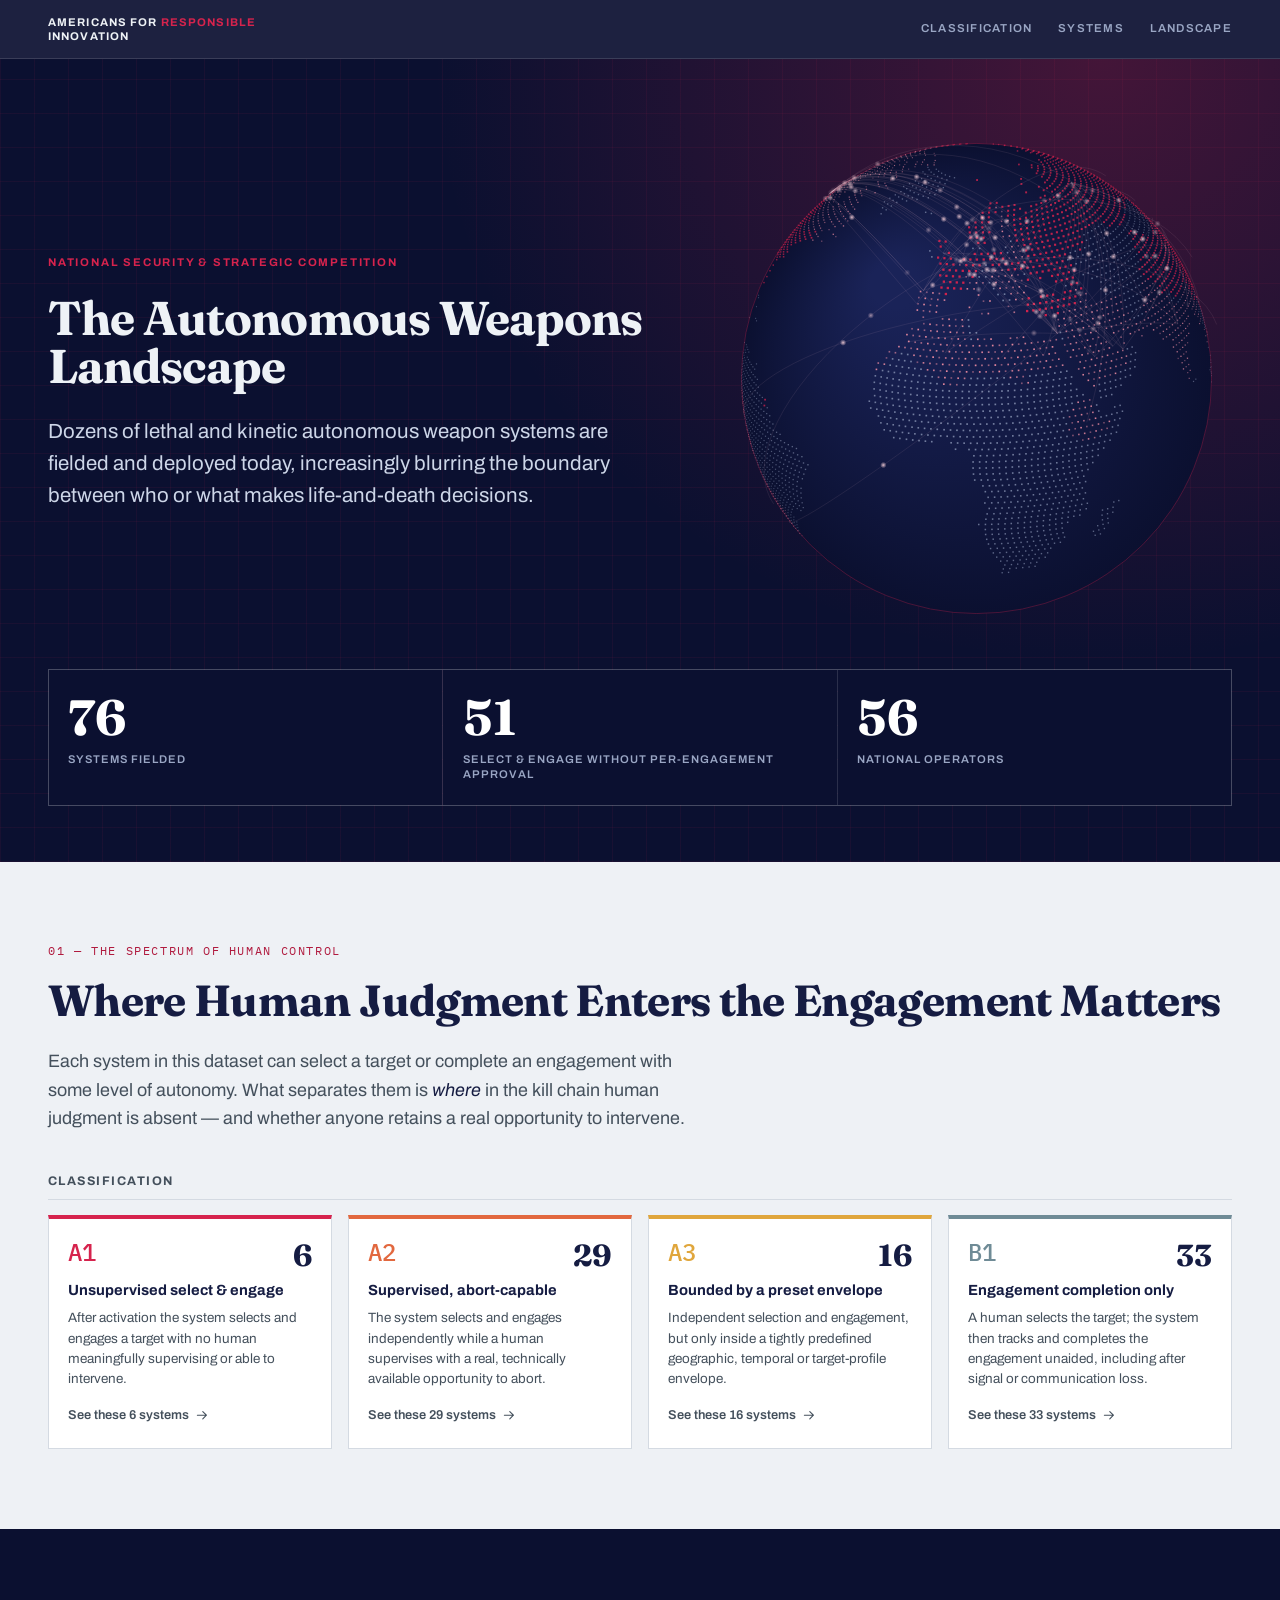
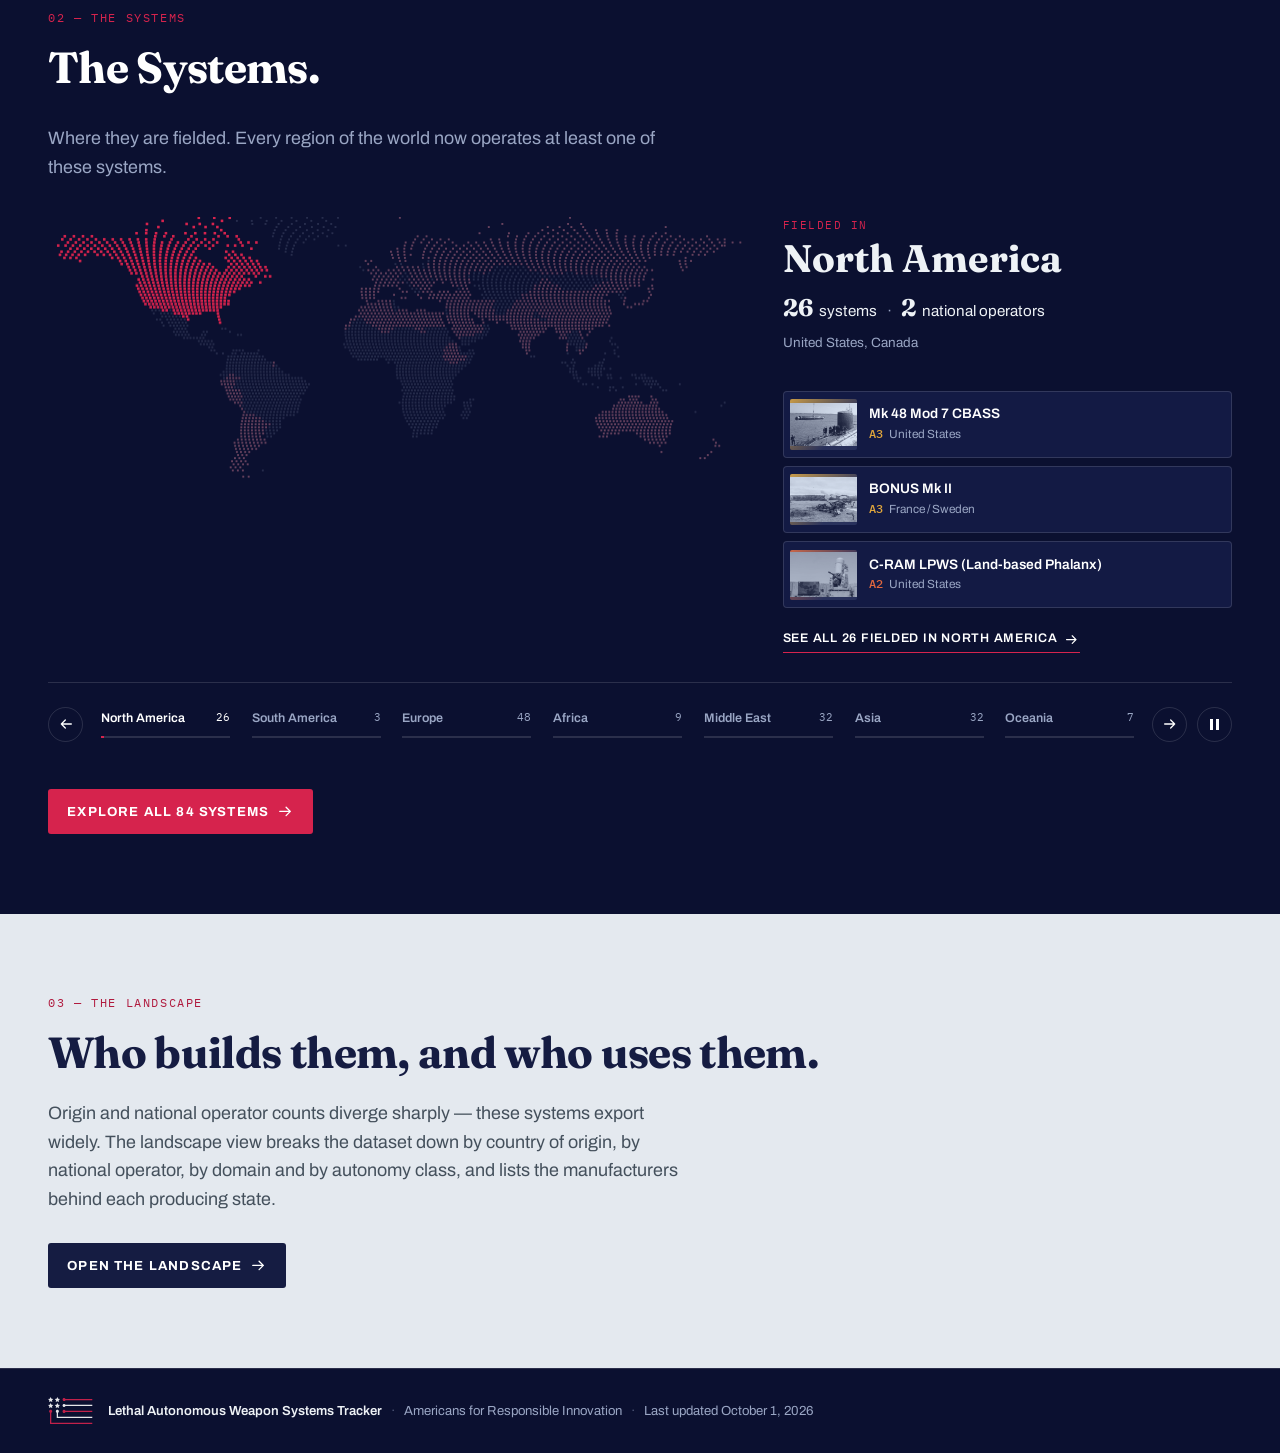
==== commit 727abe8e: "New homepage and section titles, "national operators", clickable class cards - Homepage title: The A" ====
--- a/index.html
+++ b/index.html
@@ -14,12 +14,12 @@
 <meta property="og:image" content="https://qar1us.github.io/LAWS-microsite/img/social-card.png">
 <meta property="og:image:width" content="1200">
 <meta property="og:image:height" content="630">
-<meta property="og:image:alt" content="The Machines Are Already Choosing Targets — Lethal Autonomous Weapon Systems Tracker, Americans for Responsible Innovation">
+<meta property="og:image:alt" content="The Autonomous Weapons Landscape — Lethal Autonomous Weapon Systems Tracker, Americans for Responsible Innovation">
 <meta name="twitter:card" content="summary_large_image">
 <link rel="preconnect" href="https://fonts.googleapis.com">
 <link rel="preconnect" href="https://fonts.gstatic.com" crossorigin>
 <link href="https://fonts.googleapis.com/css2?family=Fraunces:opsz,wght@9..144,600;9..144,700&family=Archivo:wght@400;500;600;700&family=IBM+Plex+Mono:wght@400;500&display=swap" rel="stylesheet">
-<link rel="stylesheet" href="styles.css?v=202610051200">
+<link rel="stylesheet" href="styles.css?v=202610081835">
 </head>
 <body>
 
@@ -120,7 +120,7 @@
   <div class="hero-bg" aria-hidden="true"></div>
   <div class="container hero-inner">
     <p class="eyebrow">National Security &amp; Strategic Competition</p>
-    <h1>The Machines Are Already<br>Choosing Targets</h1>
+    <h1>The Autonomous Weapons<br>Landscape</h1>
     <p class="standfirst">
       Dozens of lethal and kinetic autonomous weapon systems are fielded and deployed today, increasingly
       blurring the boundary between who or what makes life-and-death decisions.
@@ -137,7 +137,7 @@
       </div>
       <div class="stat" role="listitem">
         <span class="stat-n" id="s-ops">—</span>
-        <span class="stat-l">Operator countries</span>
+        <span class="stat-l">National operators</span>
       </div>
     </div>
   </div>
@@ -147,7 +147,7 @@
 <section id="classification" class="band">
   <div class="container">
     <p class="kicker">01 — The spectrum of human control</p>
-    <h2 class="h-display">Autonomy is not a switch.<br>It is a question of when the human stops mattering.</h2>
+    <h2 class="h-display">Where Human Judgment Enters the Engagement Matters</h2>
     <p class="lede measure">
       Each system in this dataset can select a target or complete an engagement with some level of
       autonomy. What separates them is <em>where</em> in the kill chain human judgment is absent —
@@ -187,8 +187,8 @@
     <p class="kicker">03 — The landscape</p>
     <h2 class="h-display">Who builds them, and who uses them.</h2>
     <p class="lede measure">
-      Origin and operator counts diverge sharply — these systems export widely. The landscape
-      view breaks the dataset down by country of origin, by operator, by domain and by
+      Origin and national operator counts diverge sharply — these systems export widely. The landscape
+      view breaks the dataset down by country of origin, by national operator, by domain and by
       autonomy class, and lists the manufacturers behind each producing state.
     </p>
     <a class="cta" href="landscape.html">
@@ -219,8 +219,8 @@
   </article>
 </div>
 
-<script src="hero.js?v=202610051200"></script>
-<script src="sections.js?v=202610051200"></script>
-<script src="script.js?v=202610051200"></script>
+<script src="hero.js?v=202610081835"></script>
+<script src="sections.js?v=202610081835"></script>
+<script src="script.js?v=202610081835"></script>
 </body>
 </html>
--- a/styles.css
+++ b/styles.css
@@ -177,14 +177,33 @@
 /* ---------- tier cards ---------- */
 .tiers { display: grid; grid-template-columns: repeat(4, 1fr); gap: 1rem; }
 .tier {
+  display: flex; flex-direction: column;
   background: #fff; border: 1px solid var(--rule); border-top: 4px solid var(--tc);
   padding: 1.3rem 1.2rem 1.4rem;
-}
+  color: inherit; text-decoration: none;
+  transition: border-color 0.15s ease, box-shadow 0.15s ease, transform 0.15s ease;
+}
+/* Cards link to the tracker filtered by class: they lift on hover/focus and the
+   footer line turns the class color, so they read as controls. */
+.tier:hover, .tier:focus-visible {
+  border-color: var(--tc); box-shadow: 0 6px 18px rgba(21, 28, 66, 0.10); transform: translateY(-2px);
+}
+.tier:focus-visible { outline: 2px solid var(--tc); outline-offset: 2px; }
+.tier-go {
+  margin-top: auto; padding-top: 1rem;
+  display: inline-flex; align-items: center; gap: 0.35rem;
+  font-size: 0.8rem; font-weight: 600; color: var(--ink-2);
+}
+.tier-go .ico { width: 0.9rem; height: 0.9rem; transition: transform 0.15s ease; }
+.tier:hover .tier-go, .tier:focus-visible .tier-go { color: var(--ink); }
+.tier:hover .tier-go .ico, .tier:focus-visible .tier-go .ico { transform: translateX(3px); color: var(--tc); }
+@media (prefers-reduced-motion: reduce) { .tier, .tier-go .ico { transition: none; } .tier:hover { transform: none; } }
+.tier-head { display: flex; justify-content: space-between; align-items: flex-start; }
 .tier-code {
   font-family: var(--mono); font-size: 1.5rem; font-weight: 500; color: var(--tc); line-height: 1;
 }
 .tier-n {
-  float: right; font-family: var(--display); font-size: 1.9rem; font-weight: 700;
+  font-family: var(--display); font-size: 1.9rem; font-weight: 700;
   line-height: 1; color: var(--ink); font-variant-numeric: tabular-nums;
 }
 .tier-name {
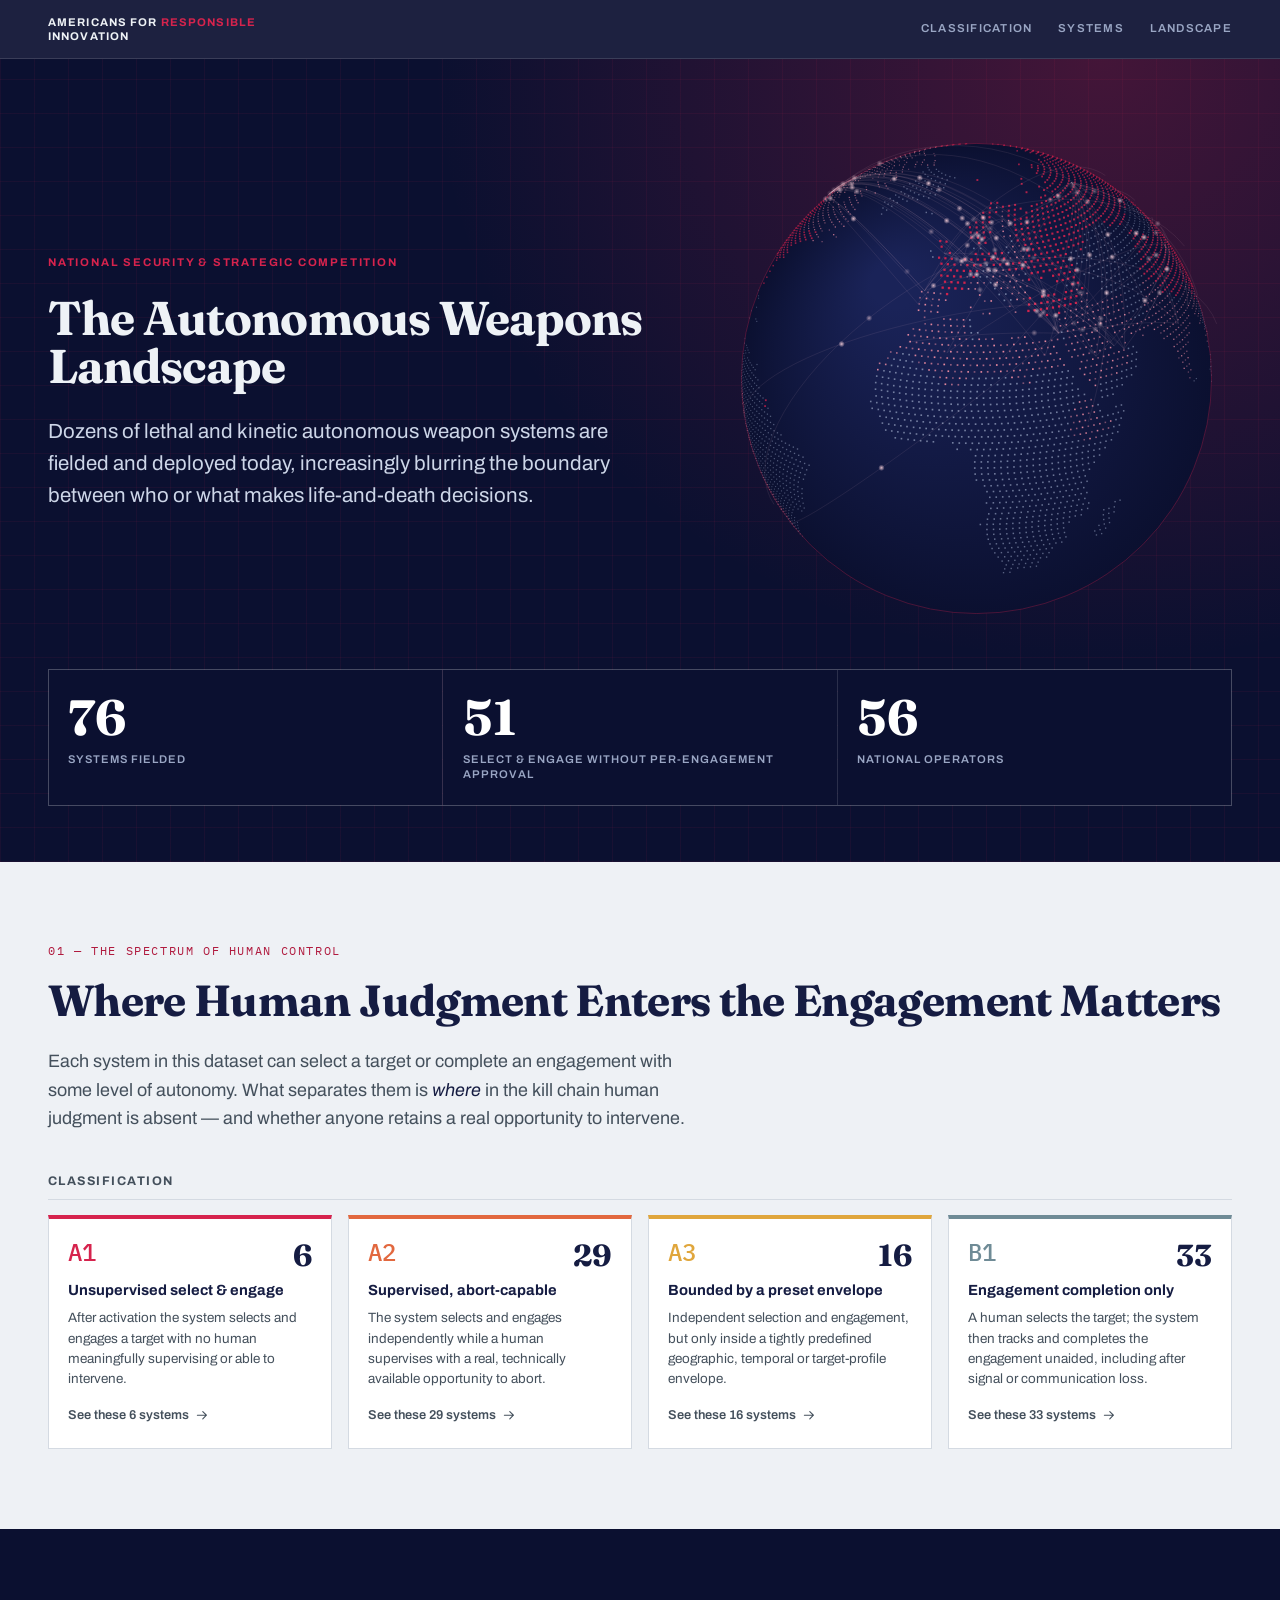
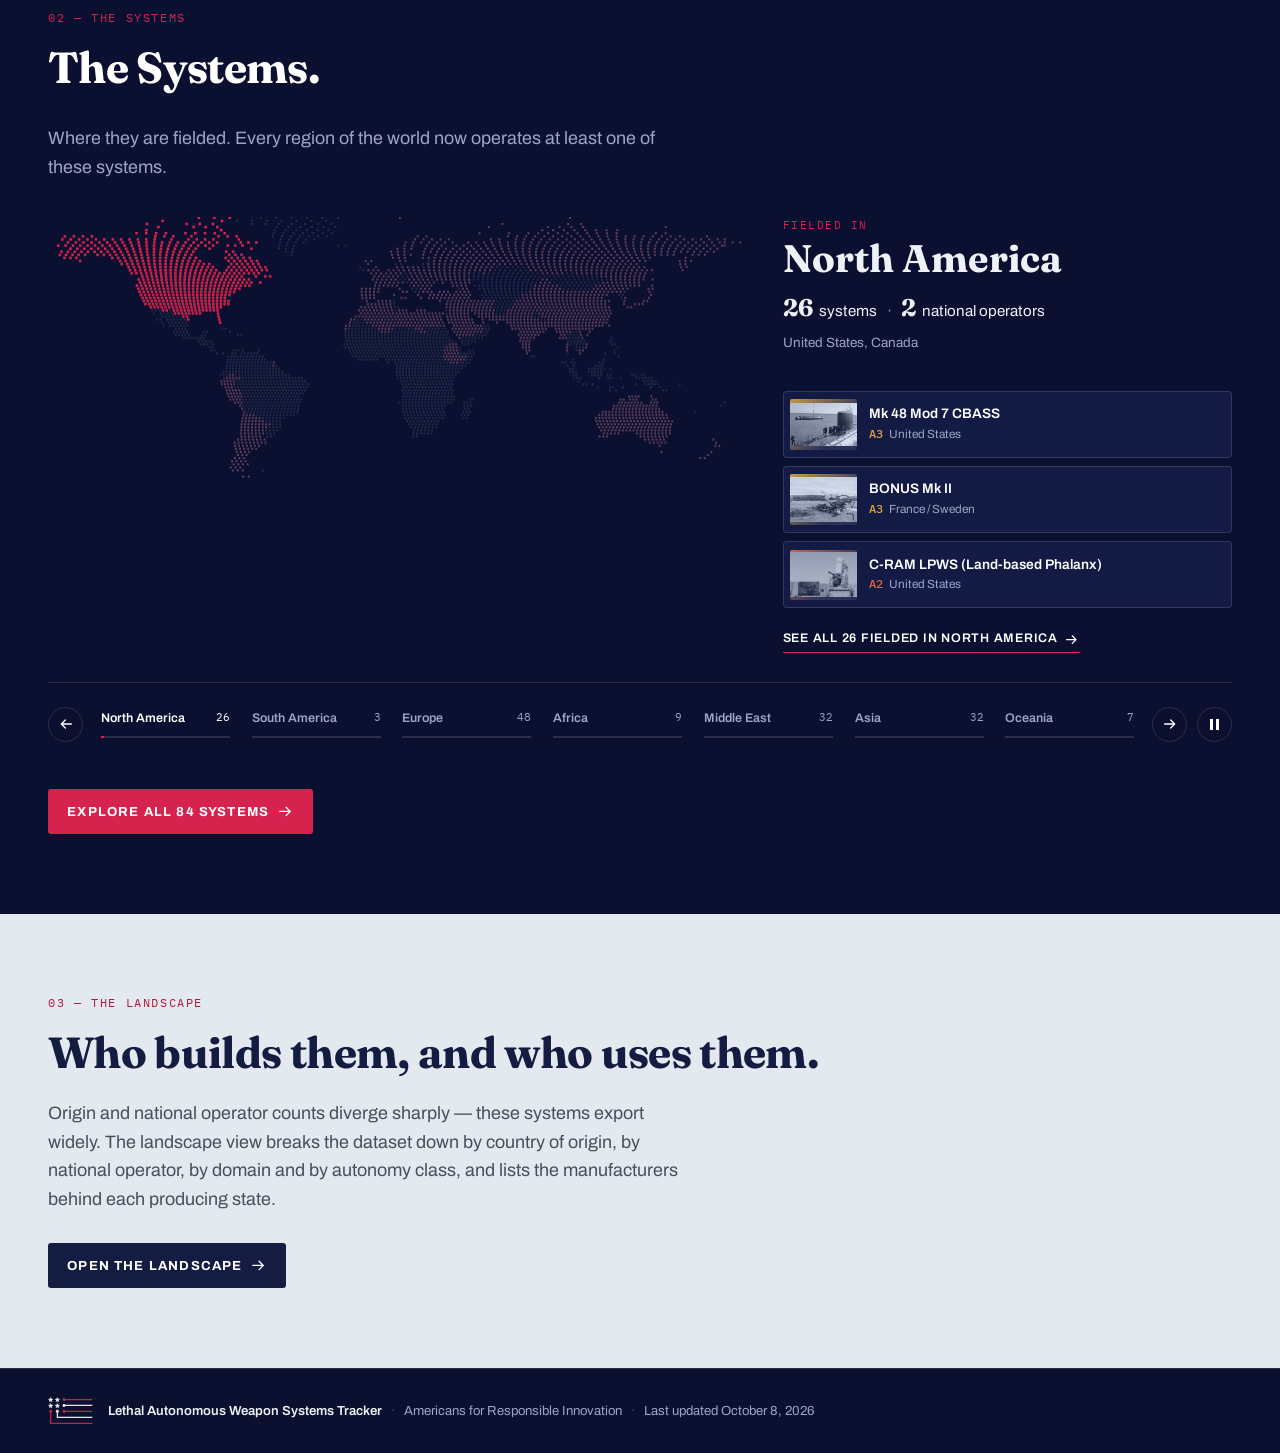
==== commit de1bc0b1: "Proofreading pass: fix cut-off source names, consistent back link, date - Five source names were cut" ====
--- a/index.html
+++ b/index.html
@@ -19,7 +19,7 @@
 <link rel="preconnect" href="https://fonts.googleapis.com">
 <link rel="preconnect" href="https://fonts.gstatic.com" crossorigin>
 <link href="https://fonts.googleapis.com/css2?family=Fraunces:opsz,wght@9..144,600;9..144,700&family=Archivo:wght@400;500;600;700&family=IBM+Plex+Mono:wght@400;500&display=swap" rel="stylesheet">
-<link rel="stylesheet" href="styles.css?v=202610081835">
+<link rel="stylesheet" href="styles.css?v=202610081845">
 </head>
 <body>
 
@@ -203,7 +203,7 @@
       <img src="img/ari-mark.svg" alt="" width="46" height="27">
     </a>
     <p class="foot-line">
-      <strong>Lethal Autonomous Weapon Systems Tracker</strong><span class="sep" aria-hidden="true">·</span><span class="org-name">Americans for Responsible Innovation</span><span class="sep" aria-hidden="true">·</span>Last updated <time class="updated" datetime="2026-10-01">October 1, 2026</time>
+      <strong>Lethal Autonomous Weapon Systems Tracker</strong><span class="sep" aria-hidden="true">·</span><span class="org-name">Americans for Responsible Innovation</span><span class="sep" aria-hidden="true">·</span>Last updated <time class="updated" datetime="2026-10-08">October 8, 2026</time>
     </p>
   </div>
 </footer>
@@ -219,8 +219,8 @@
   </article>
 </div>
 
-<script src="hero.js?v=202610081835"></script>
-<script src="sections.js?v=202610081835"></script>
-<script src="script.js?v=202610081835"></script>
+<script src="hero.js?v=202610081845"></script>
+<script src="sections.js?v=202610081845"></script>
+<script src="script.js?v=202610081845"></script>
 </body>
 </html>
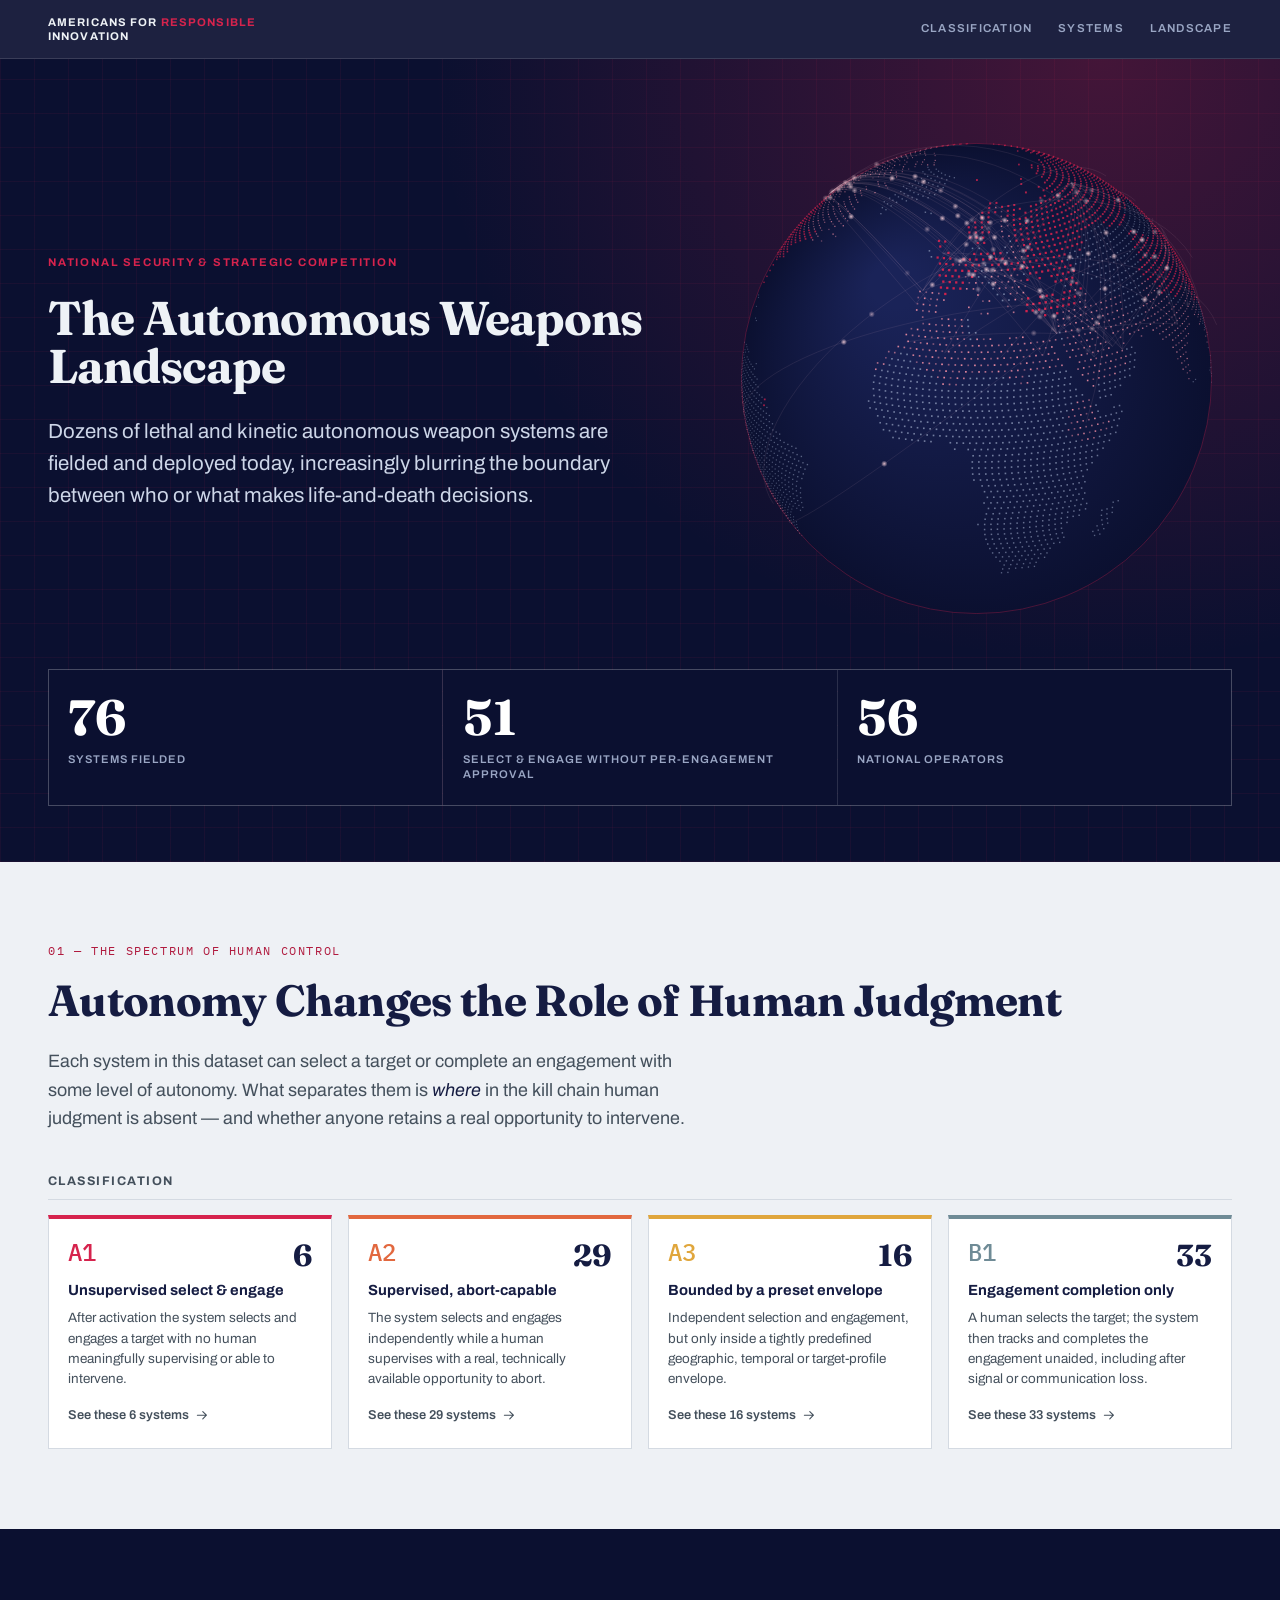
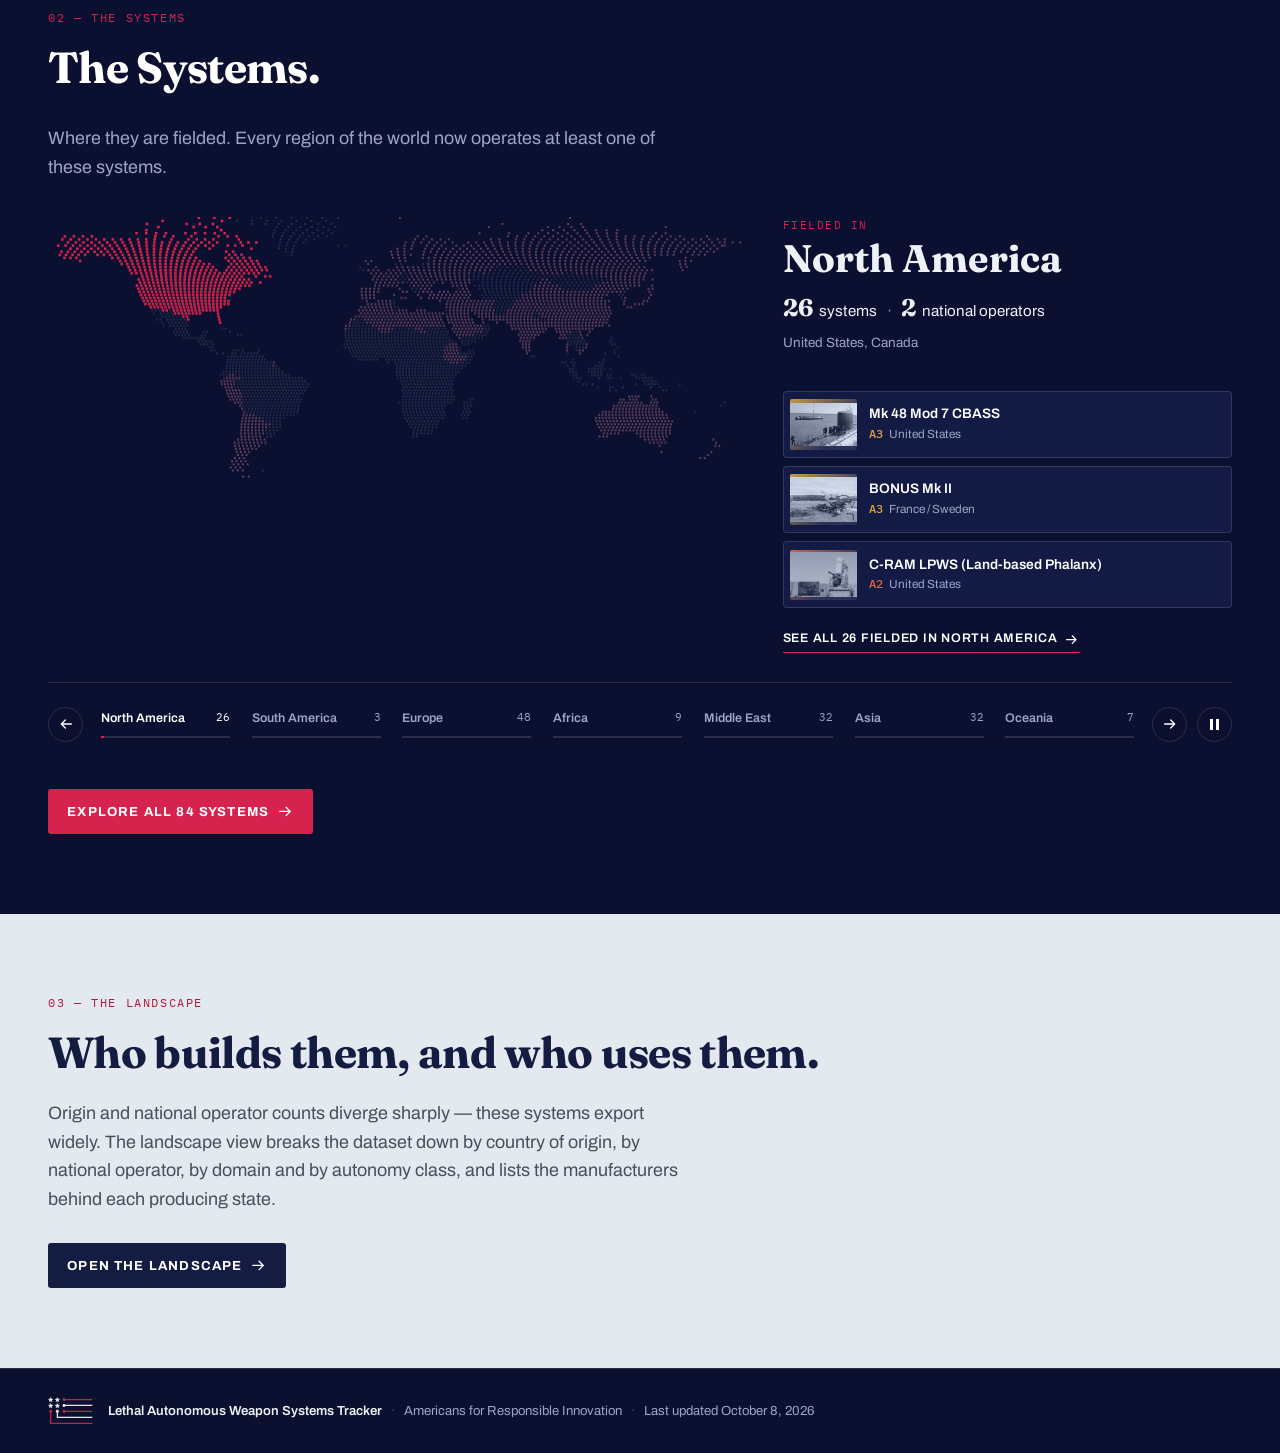
==== commit e616248d: "Section 01 heading: Autonomy Changes the Role of Human Judgment Co-Authored-By: Claude Opus 5.5 <nor" ====
--- a/index.html
+++ b/index.html
@@ -147,7 +147,7 @@
 <section id="classification" class="band">
   <div class="container">
     <p class="kicker">01 — The spectrum of human control</p>
-    <h2 class="h-display">Where Human Judgment Enters the Engagement Matters</h2>
+    <h2 class="h-display">Autonomy Changes the Role of Human Judgment</h2>
     <p class="lede measure">
       Each system in this dataset can select a target or complete an engagement with some level of
       autonomy. What separates them is <em>where</em> in the kill chain human judgment is absent —
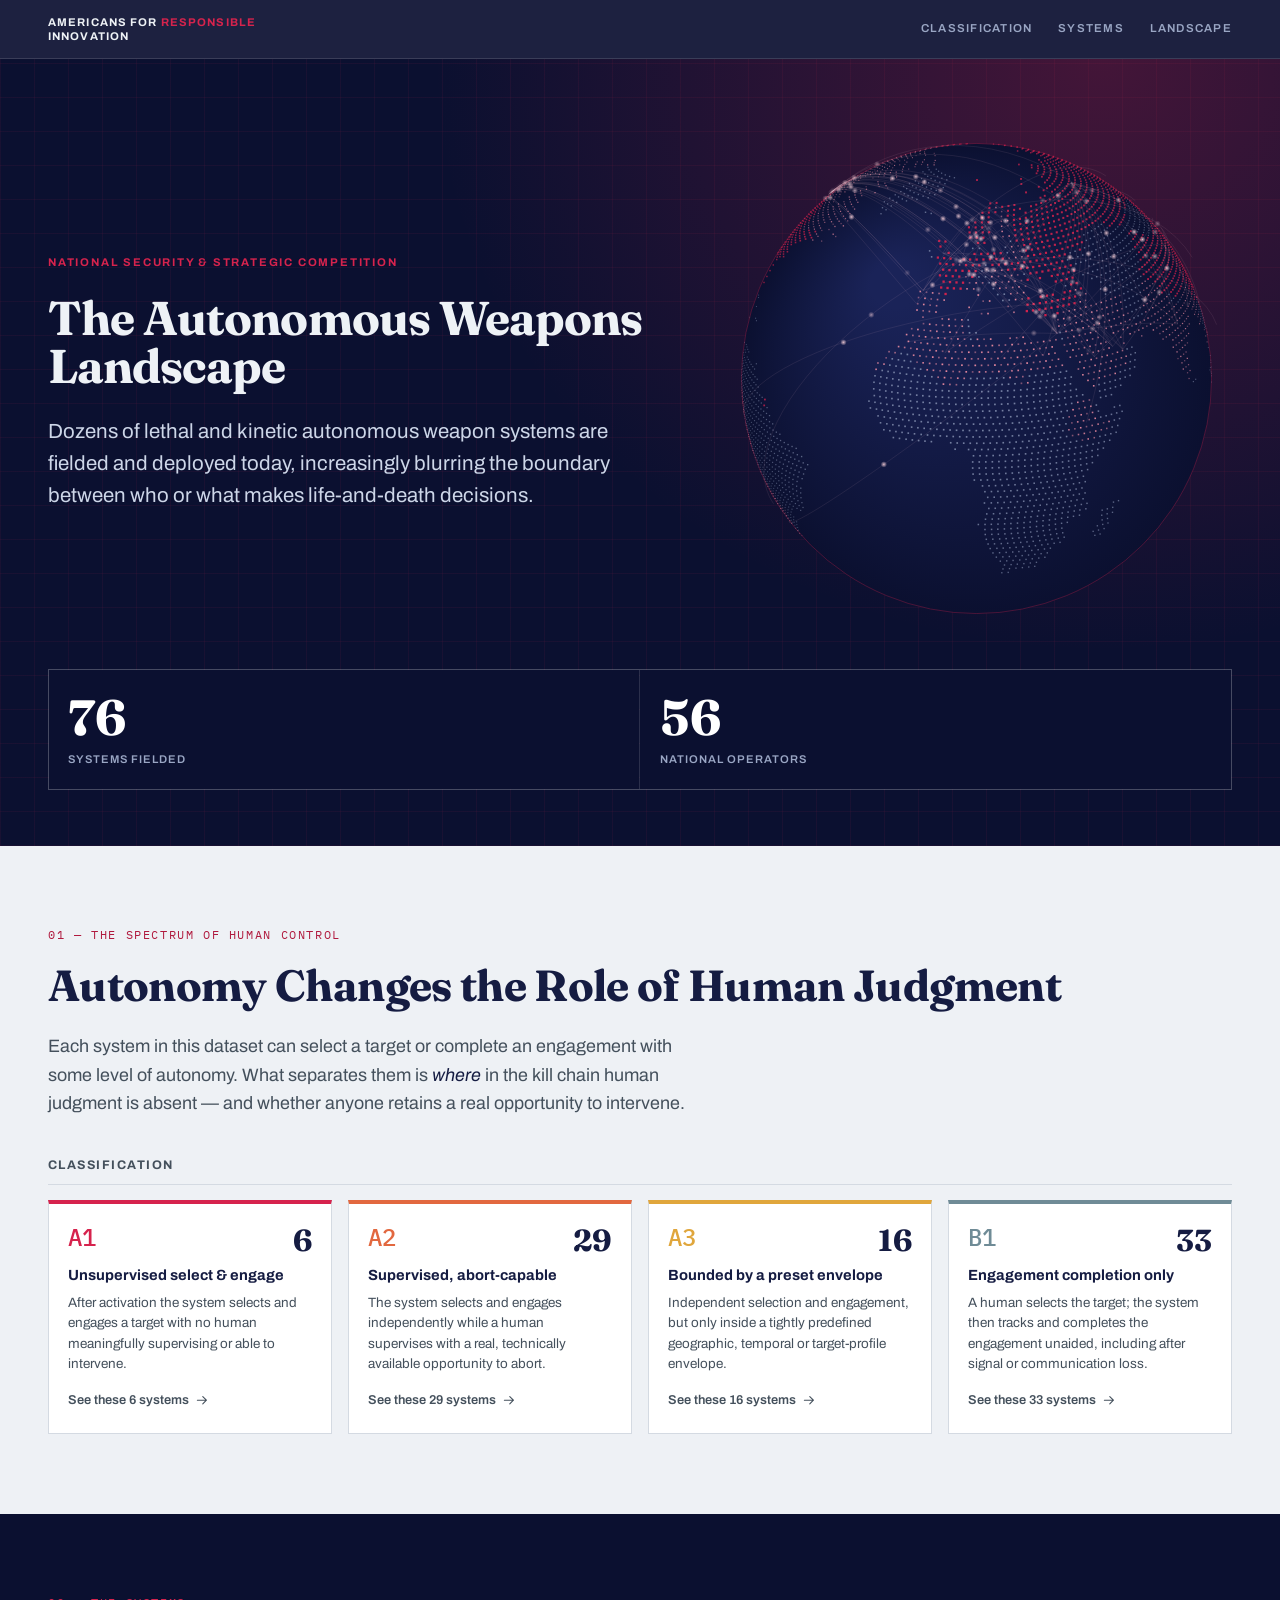
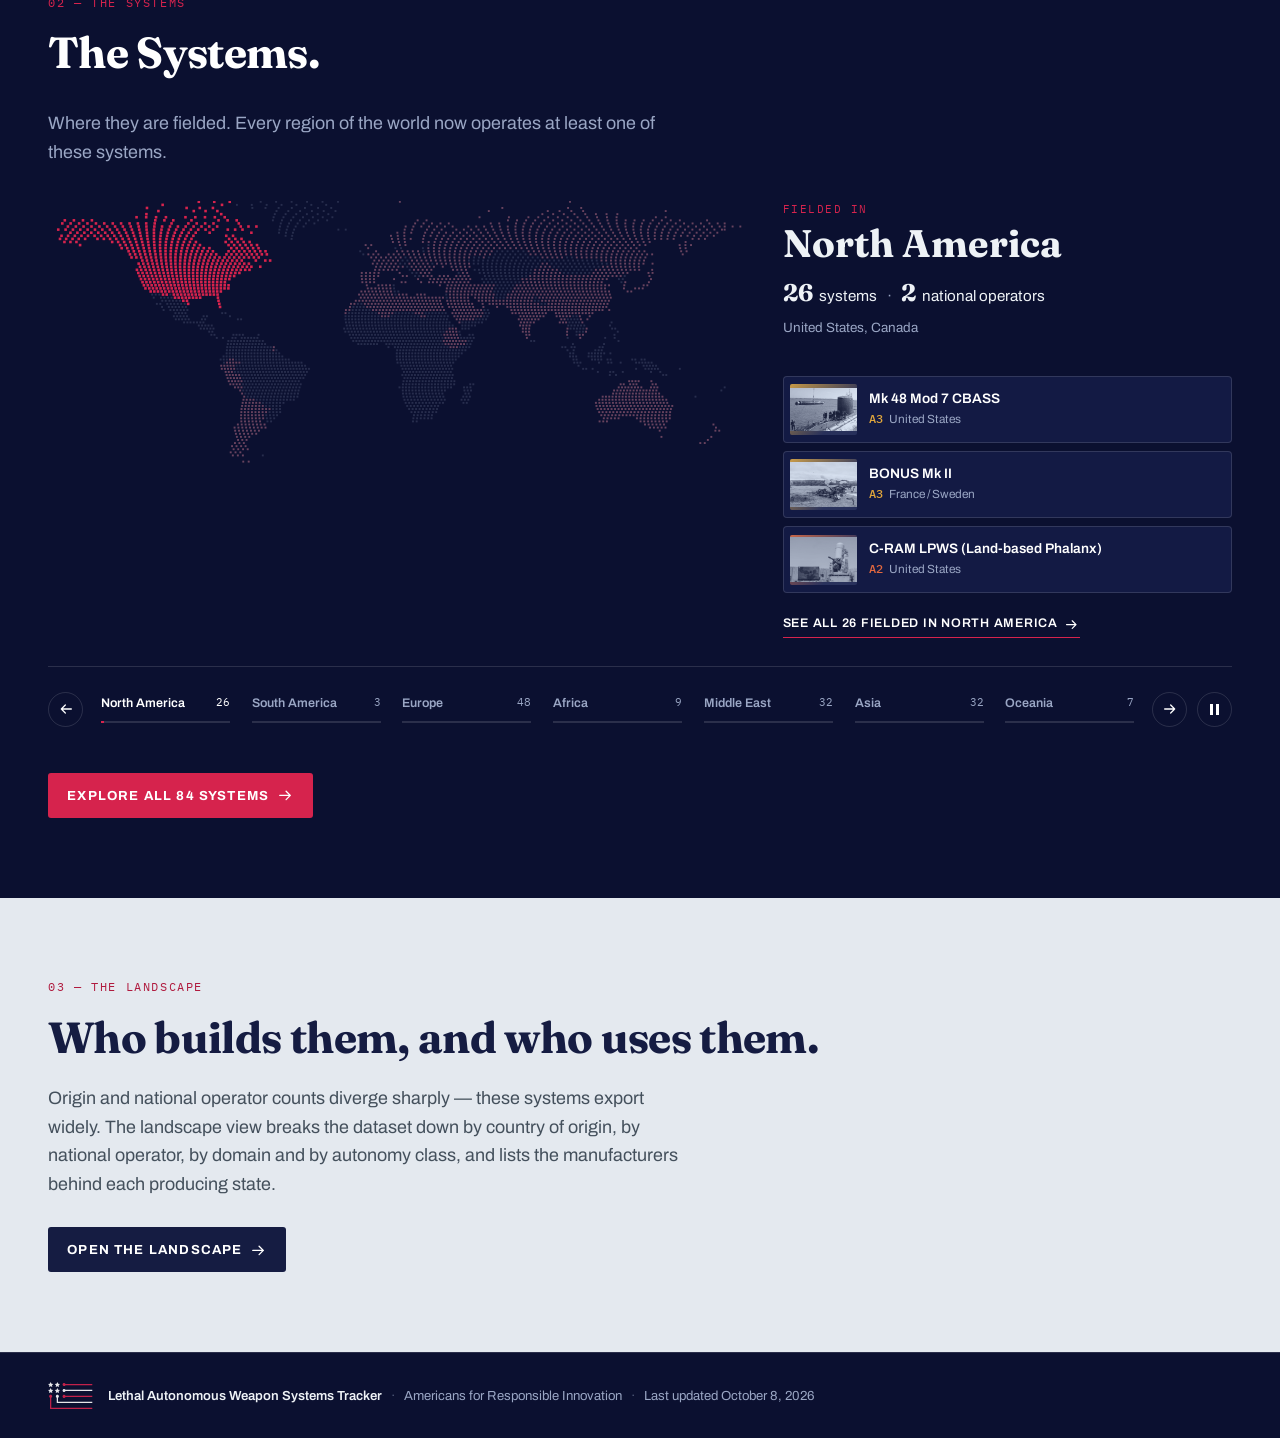
==== commit f58b86d5: "Drop the per-engagement approval stat; new workbook data (13 Oct) - Homepage: the "51 / select & eng" ====
--- a/index.html
+++ b/index.html
@@ -19,7 +19,7 @@
 <link rel="preconnect" href="https://fonts.googleapis.com">
 <link rel="preconnect" href="https://fonts.gstatic.com" crossorigin>
 <link href="https://fonts.googleapis.com/css2?family=Fraunces:opsz,wght@9..144,600;9..144,700&family=Archivo:wght@400;500;600;700&family=IBM+Plex+Mono:wght@400;500&display=swap" rel="stylesheet">
-<link rel="stylesheet" href="styles.css?v=202610081845">
+<link rel="stylesheet" href="styles.css?v=202610132041">
 </head>
 <body>
 
@@ -132,10 +132,6 @@
         <span class="stat-l">Systems fielded</span>
       </div>
       <div class="stat" role="listitem">
-        <span class="stat-n" id="s-nohuman">—</span>
-        <span class="stat-l">Select &amp; engage without per-engagement approval</span>
-      </div>
-      <div class="stat" role="listitem">
         <span class="stat-n" id="s-ops">—</span>
         <span class="stat-l">National operators</span>
       </div>
@@ -219,8 +215,8 @@
   </article>
 </div>
 
-<script src="hero.js?v=202610081845"></script>
-<script src="sections.js?v=202610081845"></script>
-<script src="script.js?v=202610081845"></script>
+<script src="hero.js?v=202610132041"></script>
+<script src="sections.js?v=202610132041"></script>
+<script src="script.js?v=202610132041"></script>
 </body>
 </html>
--- a/styles.css
+++ b/styles.css
@@ -132,7 +132,7 @@
 .standfirst strong { color: #fff; font-weight: 700; }
 
 .statbar {
-  display: grid; grid-template-columns: repeat(3, 1fr); gap: 1px;
+  display: grid; grid-template-columns: repeat(2, 1fr); gap: 1px;
   margin-top: 3.2rem; background: var(--dark-rule);
   border: 1px solid var(--dark-rule);
 }
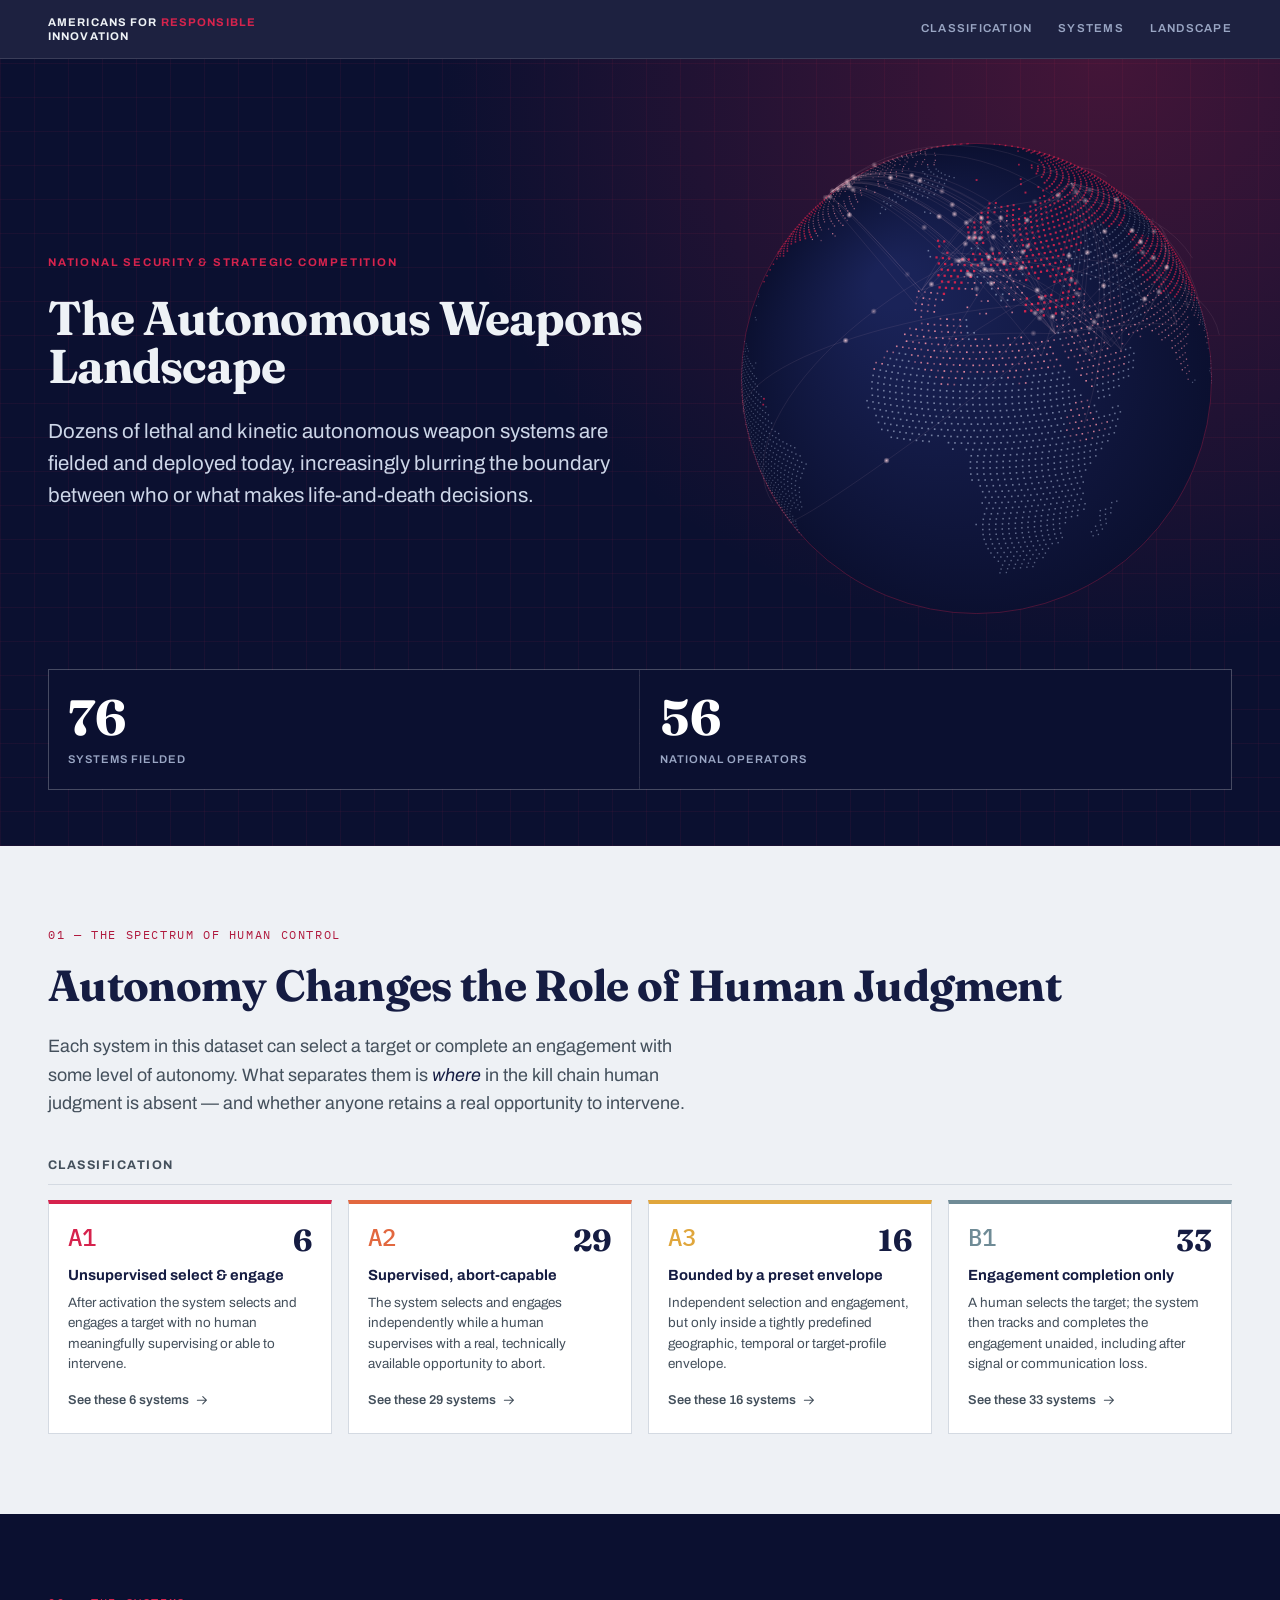
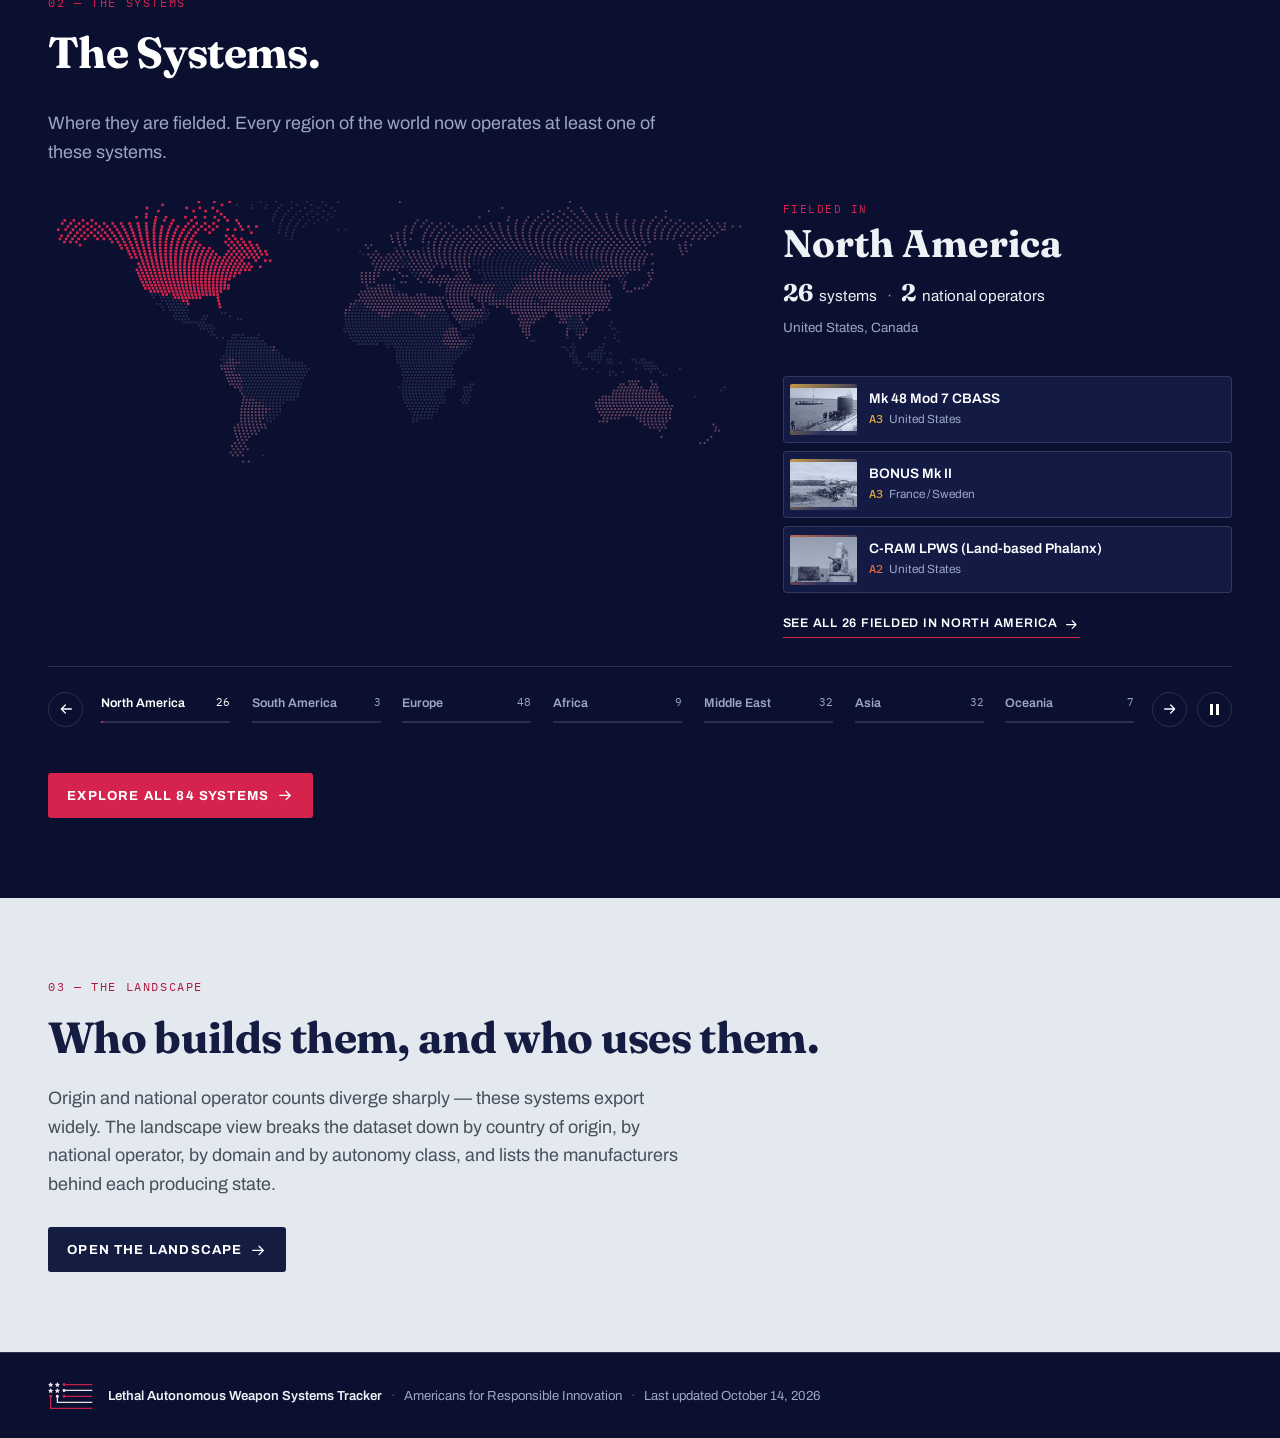
==== commit b3b5538c: "Last updated: October 14, 2026 Co-Authored-By: Claude Opus 5.5 <noreply@anthropic.com> Claude-Sessio" ====
--- a/index.html
+++ b/index.html
@@ -199,7 +199,7 @@
       <img src="img/ari-mark.svg" alt="" width="46" height="27">
     </a>
     <p class="foot-line">
-      <strong>Lethal Autonomous Weapon Systems Tracker</strong><span class="sep" aria-hidden="true">·</span><span class="org-name">Americans for Responsible Innovation</span><span class="sep" aria-hidden="true">·</span>Last updated <time class="updated" datetime="2026-10-08">October 8, 2026</time>
+      <strong>Lethal Autonomous Weapon Systems Tracker</strong><span class="sep" aria-hidden="true">·</span><span class="org-name">Americans for Responsible Innovation</span><span class="sep" aria-hidden="true">·</span>Last updated <time class="updated" datetime="2026-10-14">October 14, 2026</time>
     </p>
   </div>
 </footer>
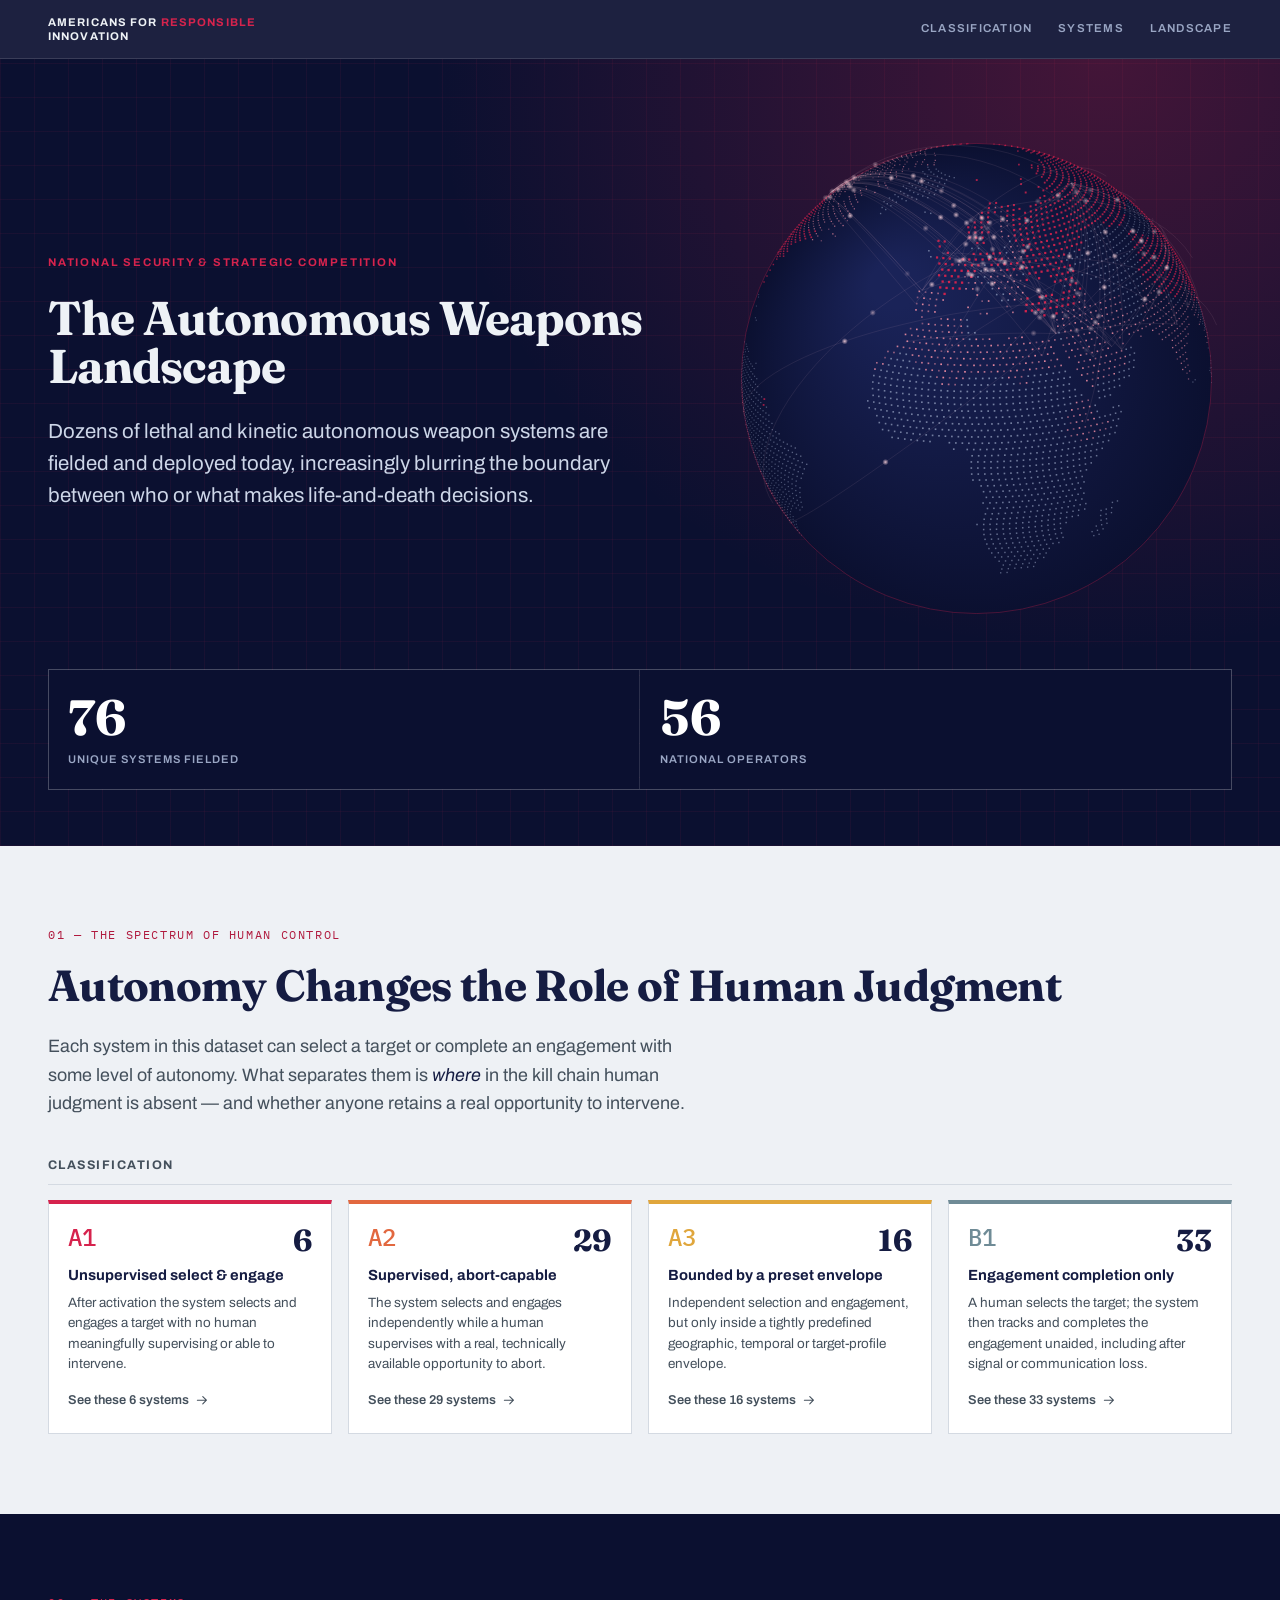
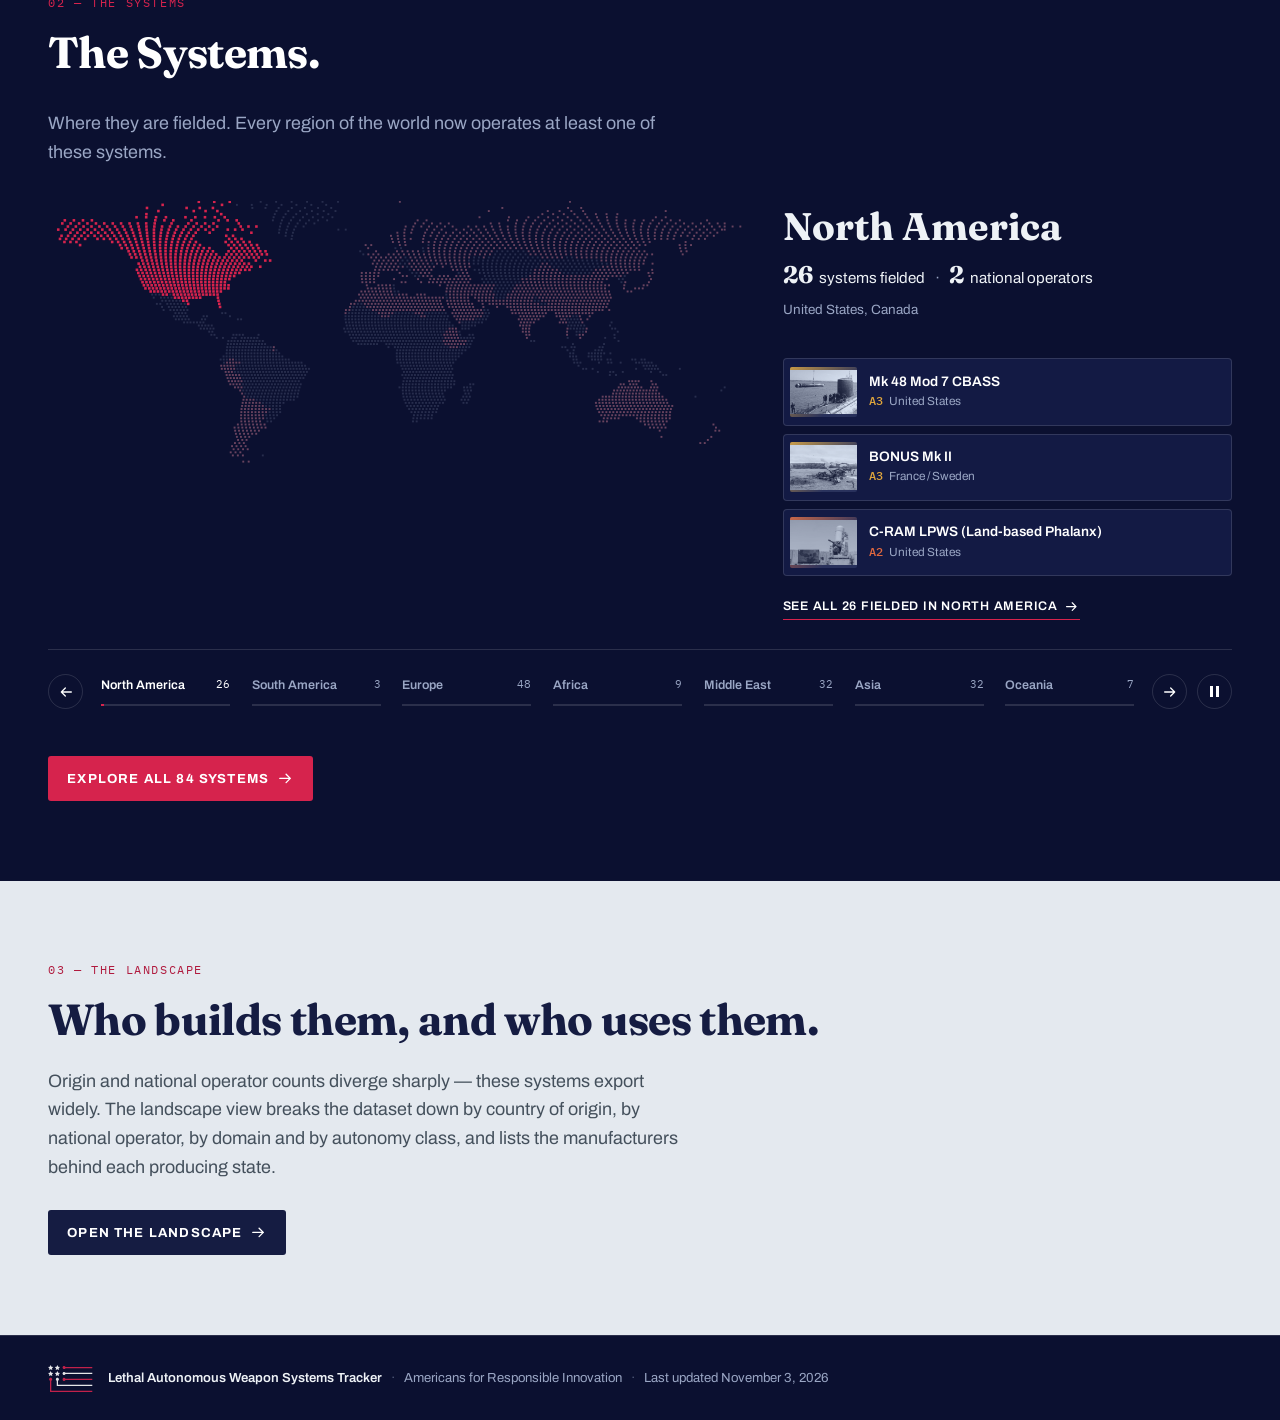
==== commit 97c12d3d: "Wording: "Unique systems fielded", "systems fielded or tested"; share tags to Netlify - Hero stat la" ====
--- a/index.html
+++ b/index.html
@@ -10,8 +10,8 @@
 <meta property="og:site_name" content="Lethal Autonomous Weapon Systems Tracker">
 <meta property="og:title" content="Lethal Autonomous Weapon Systems Tracker">
 <meta property="og:description" content="A survey of deployed and operational lethal autonomous weapon systems worldwide, classified by degree of human control. Americans for Responsible Innovation.">
-<meta property="og:url" content="https://qar1us.github.io/LAWS-microsite/">
-<meta property="og:image" content="https://qar1us.github.io/LAWS-microsite/img/social-card.png">
+<meta property="og:url" content="https://ai-weapons-watch.netlify.app/">
+<meta property="og:image" content="https://ai-weapons-watch.netlify.app/img/social-card.png">
 <meta property="og:image:width" content="1200">
 <meta property="og:image:height" content="630">
 <meta property="og:image:alt" content="The Autonomous Weapons Landscape — Lethal Autonomous Weapon Systems Tracker, Americans for Responsible Innovation">
@@ -19,7 +19,7 @@
 <link rel="preconnect" href="https://fonts.googleapis.com">
 <link rel="preconnect" href="https://fonts.gstatic.com" crossorigin>
 <link href="https://fonts.googleapis.com/css2?family=Fraunces:opsz,wght@9..144,600;9..144,700&family=Archivo:wght@400;500;600;700&family=IBM+Plex+Mono:wght@400;500&display=swap" rel="stylesheet">
-<link rel="stylesheet" href="styles.css?v=202610132041">
+<link rel="stylesheet" href="styles.css?v=202611032102">
 </head>
 <body>
 
@@ -129,7 +129,7 @@
     <div class="statbar" role="list">
       <div class="stat" role="listitem">
         <span class="stat-n" id="s-systems">—</span>
-        <span class="stat-l">Systems fielded</span>
+        <span class="stat-l">Unique systems fielded</span>
       </div>
       <div class="stat" role="listitem">
         <span class="stat-n" id="s-ops">—</span>
@@ -199,7 +199,7 @@
       <img src="img/ari-mark.svg" alt="" width="46" height="27">
     </a>
     <p class="foot-line">
-      <strong>Lethal Autonomous Weapon Systems Tracker</strong><span class="sep" aria-hidden="true">·</span><span class="org-name">Americans for Responsible Innovation</span><span class="sep" aria-hidden="true">·</span>Last updated <time class="updated" datetime="2026-10-14">October 14, 2026</time>
+      <strong>Lethal Autonomous Weapon Systems Tracker</strong><span class="sep" aria-hidden="true">·</span><span class="org-name">Americans for Responsible Innovation</span><span class="sep" aria-hidden="true">·</span>Last updated <time class="updated" datetime="2026-11-03">November 3, 2026</time>
     </p>
   </div>
 </footer>
@@ -215,8 +215,8 @@
   </article>
 </div>
 
-<script src="hero.js?v=202610132041"></script>
-<script src="sections.js?v=202610132041"></script>
-<script src="script.js?v=202610132041"></script>
+<script src="hero.js?v=202611032102"></script>
+<script src="sections.js?v=202611032102"></script>
+<script src="script.js?v=202611032102"></script>
 </body>
 </html>
--- a/styles.css
+++ b/styles.css
@@ -804,10 +804,6 @@
 /* A — map and region timeline */
 .rg { display: grid; grid-template-columns: minmax(0, 1.55fr) minmax(0, 1fr); gap: 2.4rem; align-items: start; }
 .rg-map canvas { display: block; width: 100%; }
-.rg-kicker {
-  font-family: var(--mono); font-size: 0.68rem; letter-spacing: 0.14em;
-  text-transform: uppercase; color: var(--signal);
-}
 .rg-name {
   font-family: var(--display); font-size: clamp(1.7rem, 3vw, 2.4rem); line-height: 1.1; margin: 0.2rem 0 0.6rem;
   white-space: nowrap; overflow: hidden; text-overflow: ellipsis;
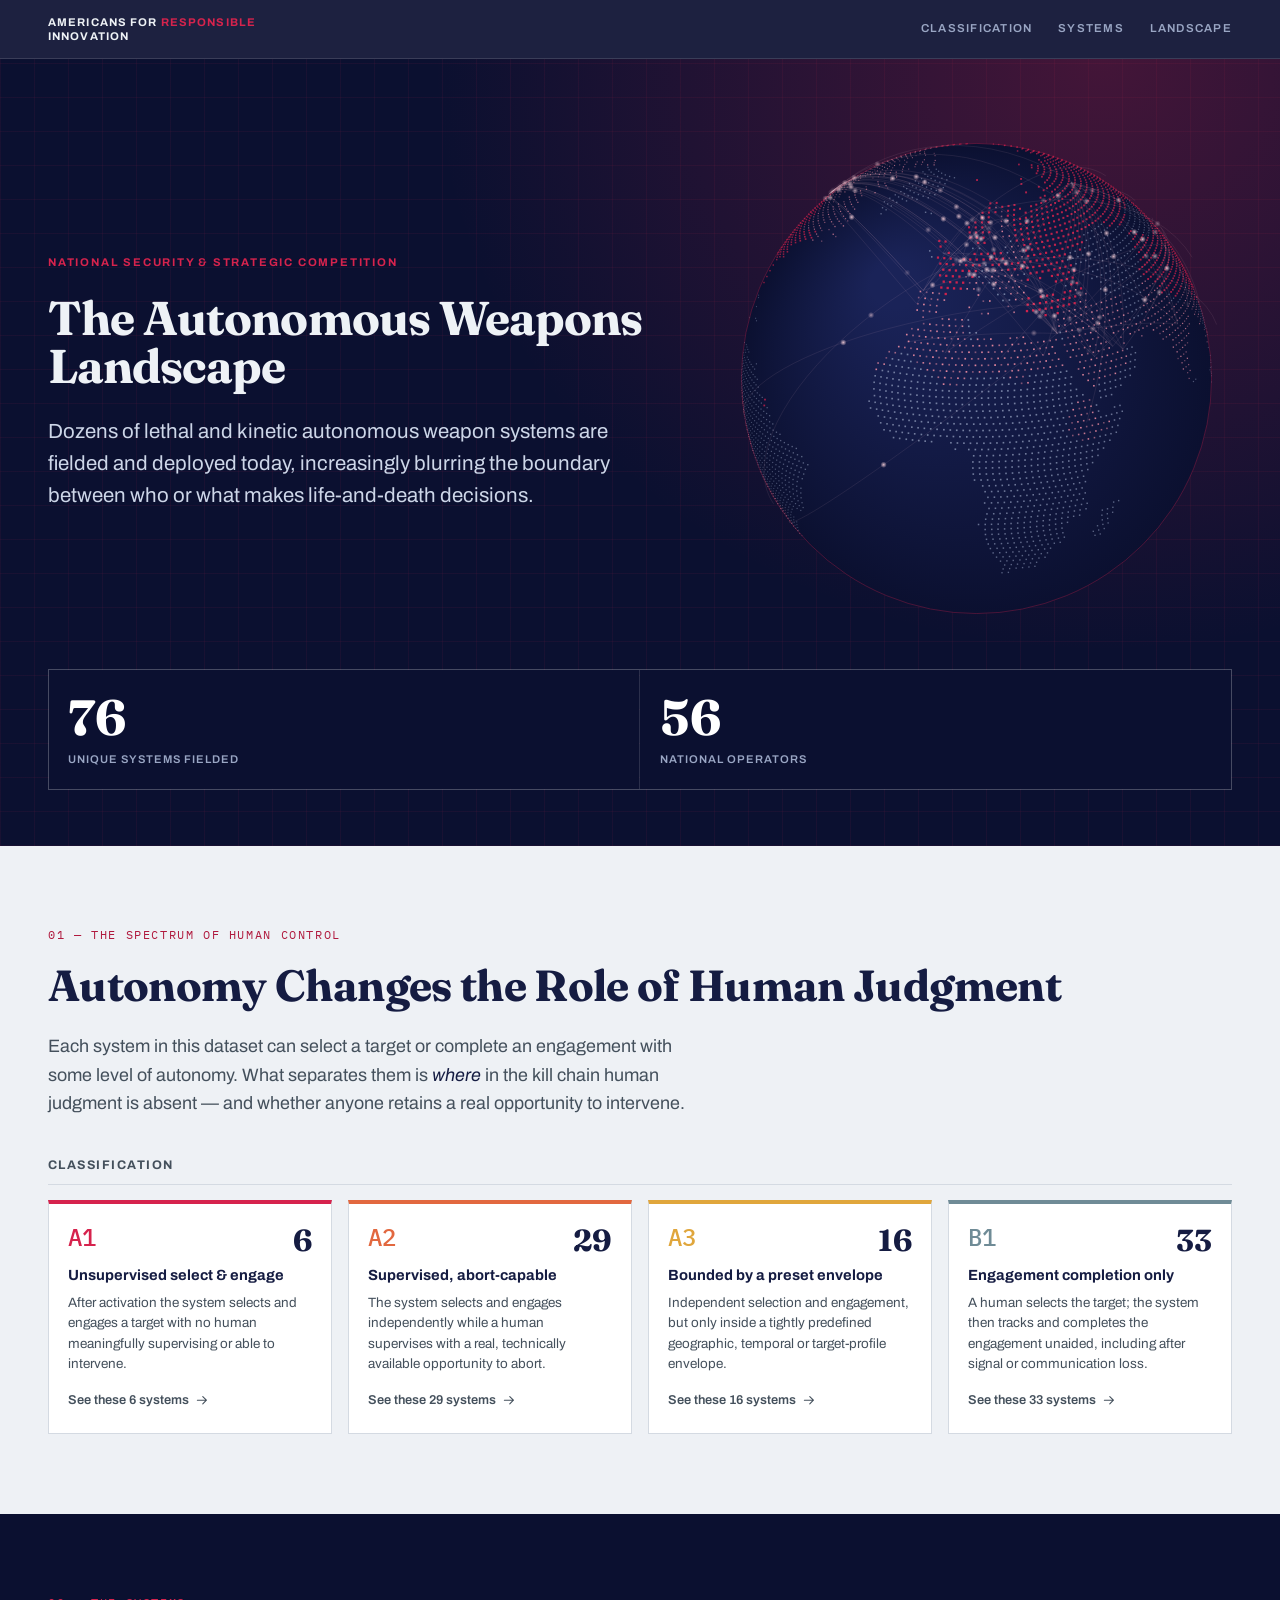
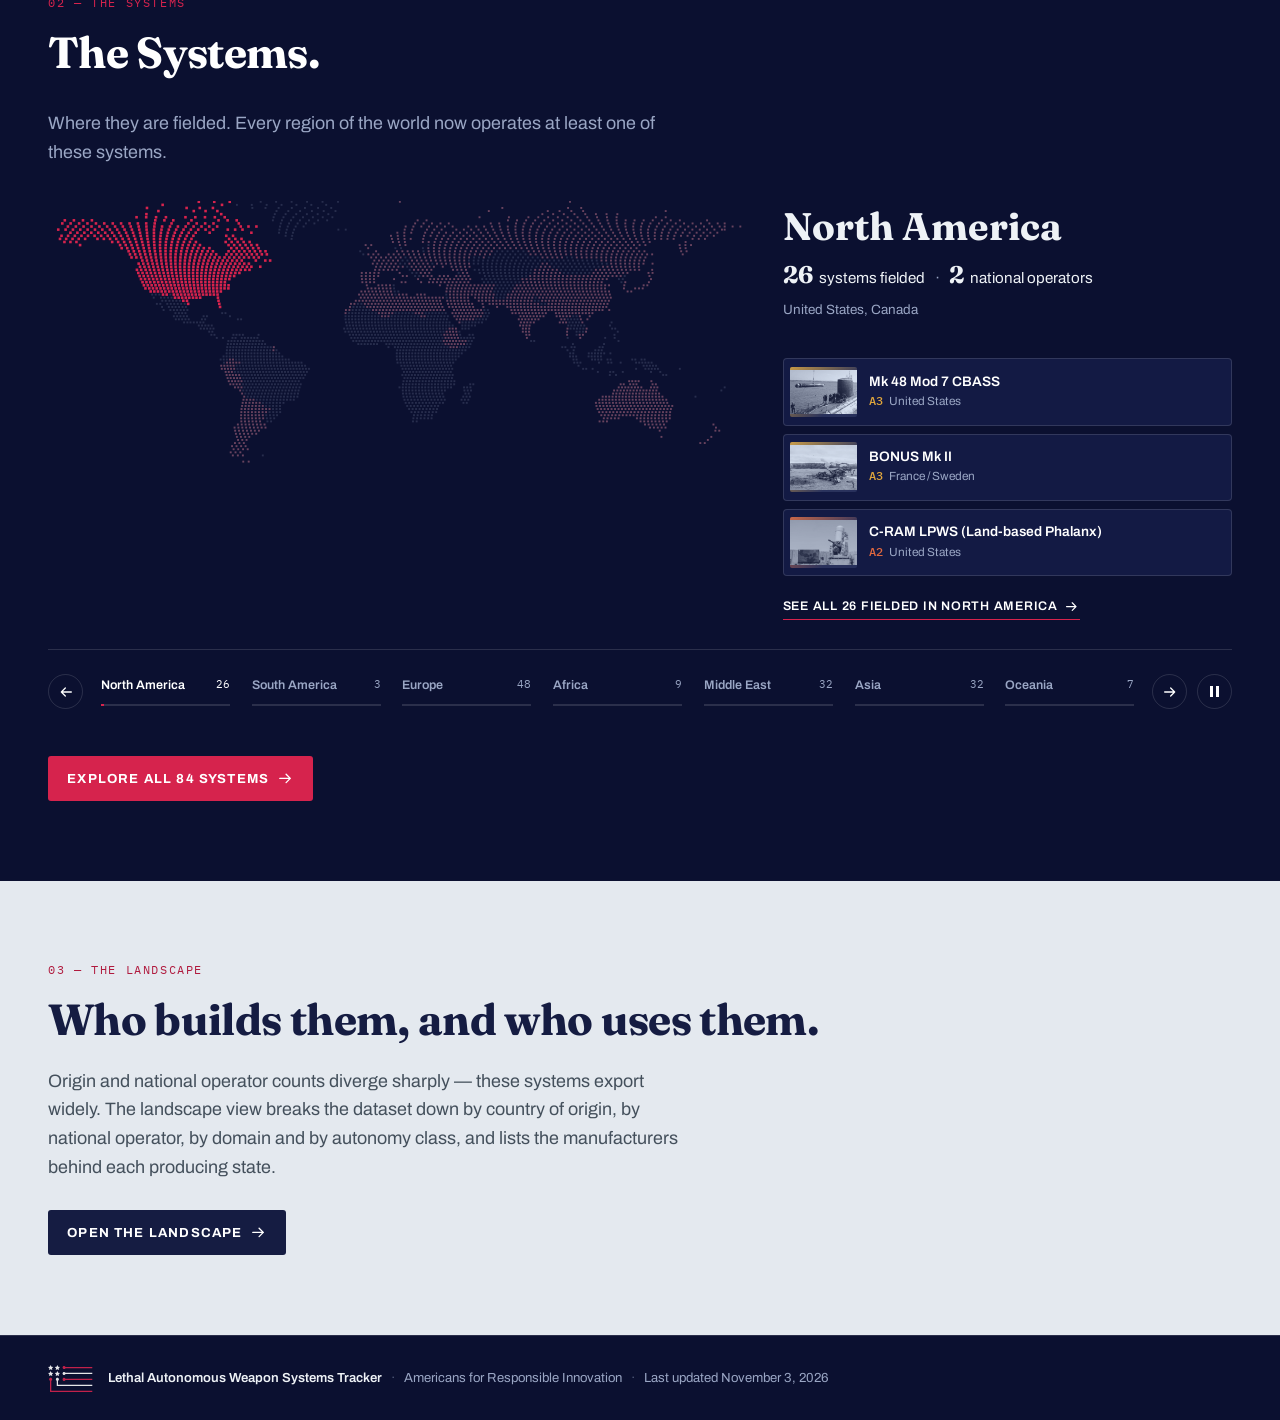
==== commit 29b69585: "Share tags to aiweaponswatch.org; stop crawlers reading the hero figures as "760" - og:url and og:im" ====
--- a/index.html
+++ b/index.html
@@ -10,8 +10,8 @@
 <meta property="og:site_name" content="Lethal Autonomous Weapon Systems Tracker">
 <meta property="og:title" content="Lethal Autonomous Weapon Systems Tracker">
 <meta property="og:description" content="A survey of deployed and operational lethal autonomous weapon systems worldwide, classified by degree of human control. Americans for Responsible Innovation.">
-<meta property="og:url" content="https://ai-weapons-watch.netlify.app/">
-<meta property="og:image" content="https://ai-weapons-watch.netlify.app/img/social-card.png">
+<meta property="og:url" content="https://aiweaponswatch.org/">
+<meta property="og:image" content="https://aiweaponswatch.org/img/social-card.png">
 <meta property="og:image:width" content="1200">
 <meta property="og:image:height" content="630">
 <meta property="og:image:alt" content="The Autonomous Weapons Landscape — Lethal Autonomous Weapon Systems Tracker, Americans for Responsible Innovation">
@@ -19,7 +19,7 @@
 <link rel="preconnect" href="https://fonts.googleapis.com">
 <link rel="preconnect" href="https://fonts.gstatic.com" crossorigin>
 <link href="https://fonts.googleapis.com/css2?family=Fraunces:opsz,wght@9..144,600;9..144,700&family=Archivo:wght@400;500;600;700&family=IBM+Plex+Mono:wght@400;500&display=swap" rel="stylesheet">
-<link rel="stylesheet" href="styles.css?v=202611032102">
+<link rel="stylesheet" href="styles.css?v=202611032106">
 </head>
 <body>
 
@@ -215,8 +215,8 @@
   </article>
 </div>
 
-<script src="hero.js?v=202611032102"></script>
-<script src="sections.js?v=202611032102"></script>
-<script src="script.js?v=202611032102"></script>
+<script src="hero.js?v=202611032106"></script>
+<script src="sections.js?v=202611032106"></script>
+<script src="script.js?v=202611032106"></script>
 </body>
 </html>
--- a/styles.css
+++ b/styles.css
@@ -940,3 +940,6 @@
 @media (max-width: 30rem) {
   .grid { grid-template-columns: 1fr; }
 }
+
+/* Hero figures: the visible digits come from data-n (see countUp in script.js). */
+.stat-n[data-n]::before { content: attr(data-n); }
